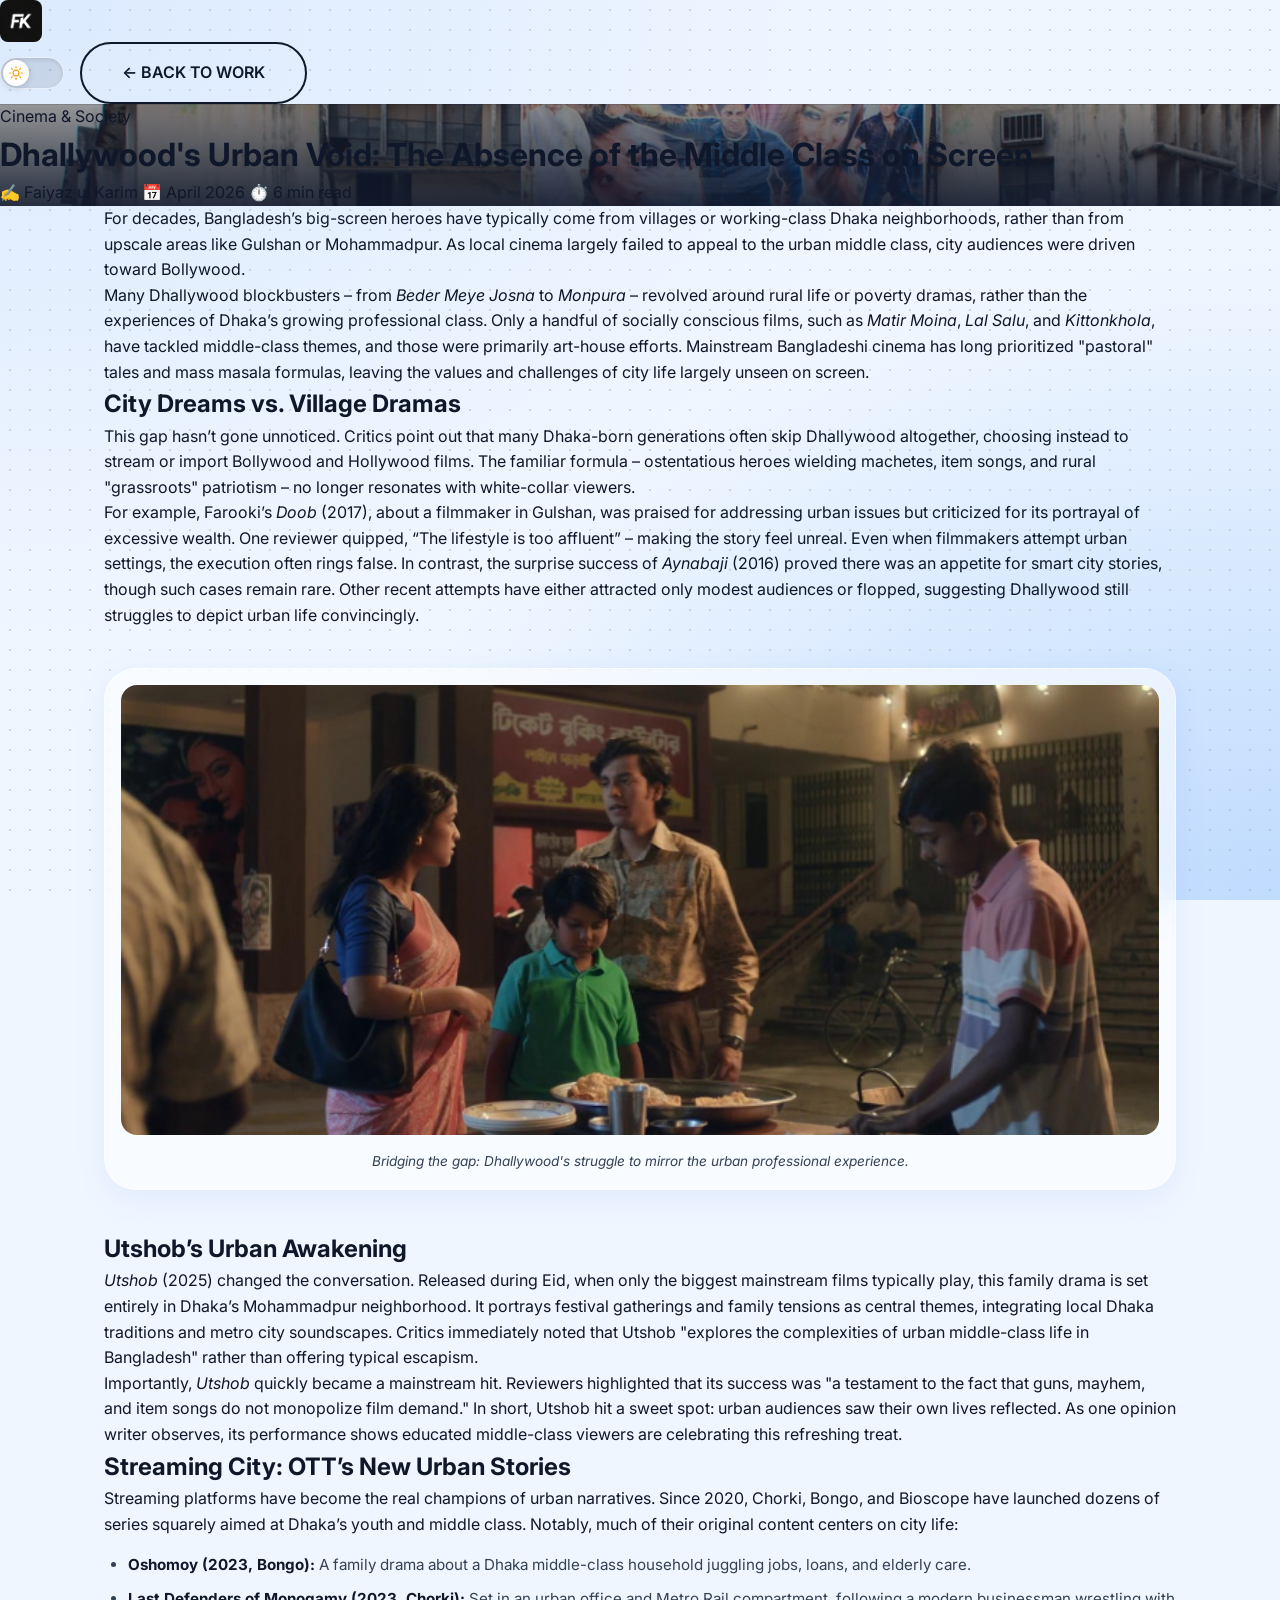
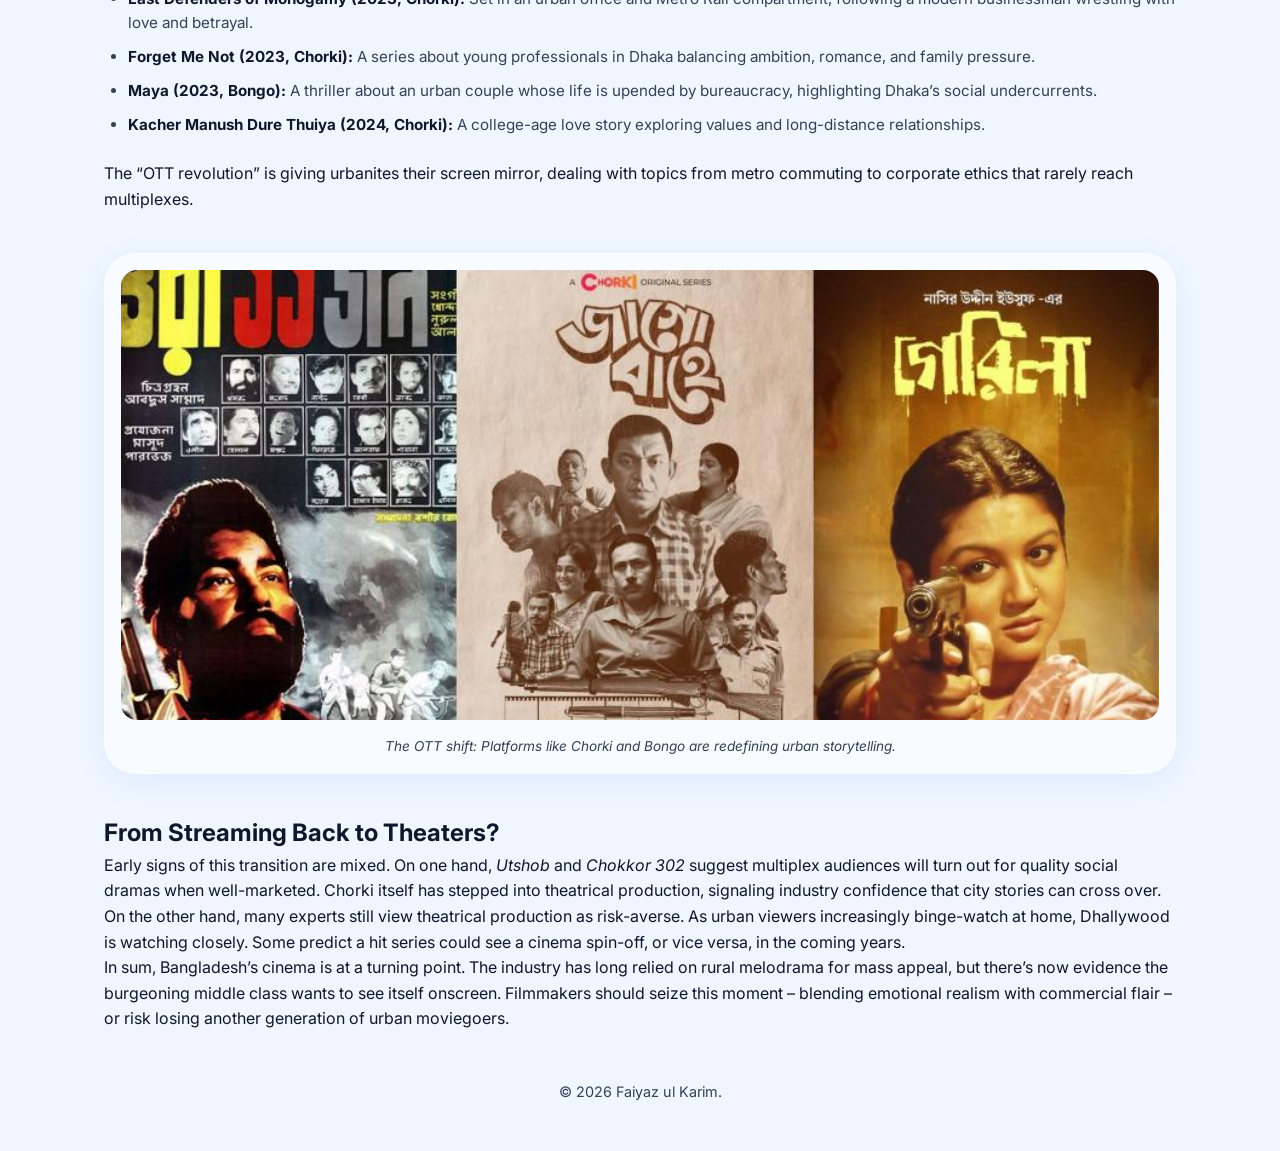
==== dhallywood-void.html @ 98c9a4a4 "Update dhallywood-void.html" ====
<!DOCTYPE html>
<html lang="en" data-theme="dark">
<head>
    <meta charset="UTF-8">
    <meta name="viewport" content="width=device-width, initial-scale=1.0">
    <title>Dhallywood's Urban Void | Faiyaz ul Karim</title>
    <link rel="icon" type="image/jpeg" href="fk-logo.jpg"> 
    <link href="https://fonts.googleapis.com/css2?family=Inter:wght@300;400;600;700&display=swap" rel="stylesheet">
    <link rel="stylesheet" href="style.css">
</head>
<body>
    <nav class="blog-nav">
        <div class="logo">
            <a href="index.html"><img src="fk-logo.jpg" alt="FK Logo" style="width: 42px; height: 42px; border-radius: 8px;"></a>
        </div>
        <div style="display: flex; gap: 1rem; align-items: center;">
            <button id="theme-toggle" class="theme-toggle" aria-label="Toggle Theme">
                <div class="toggle-track">
                    <div class="toggle-thumb">
                        <svg class="sun-icon" xmlns="http://www.w3.org/2000/svg" viewBox="0 0 24 24" fill="none" stroke="currentColor" stroke-width="2" stroke-linecap="round" stroke-linejoin="round"><circle cx="12" cy="12" r="5"></circle><line x1="12" y1="1" x2="12" y2="3"></line><line x1="12" y1="21" x2="12" y2="23"></line><line x1="4.22" y1="4.22" x2="5.64" y2="5.64"></line><line x1="18.36" y1="18.36" x2="19.78" y2="19.78"></line><line x1="1" y1="12" x2="3" y2="12"></line><line x1="21" y1="12" x2="23" y2="12"></line><line x1="4.22" y1="19.78" x2="5.64" y2="18.36"></line><line x1="18.36" y1="5.64" x2="19.78" y2="4.22"></line></svg>
                        <svg class="moon-icon" xmlns="http://www.w3.org/2000/svg" viewBox="0 0 24 24" fill="none" stroke="currentColor" stroke-width="2" stroke-linecap="round" stroke-linejoin="round"><path d="M21 12.79A9 9 0 1 1 11.21 3 7 7 0 0 0 21 12.79z"></path></svg>
                    </div>
                </div>
            </button>
            <a href="work.html" class="btn outline btn-back">← BACK TO WORK</a>
        </div>
    </nav>

    <header class="blog-hero" style="background: linear-gradient(rgba(0, 0, 0, 0.4), rgba(15, 23, 42, 0.9)), url('Screenshot 2026-04-29 115446.png'); background-size: cover; background-position: center;">
        <div class="blog-hero-content">
            <span class="blog-badge">Cinema & Society</span>
            <h1 class="blog-title">Dhallywood's Urban Void: The Absence of the Middle Class on Screen</h1>
            <div class="blog-meta">
                <span>✍️ Faiyaz ul Karim</span>
                <span>📅 April 2026</span>
                <span>⏱️ 6 min read</span>
            </div>
        </div>
    </header>

    <main class="blog-main">
        <div class="blog-intro blog-text">
            For decades, Bangladesh’s big-screen heroes have typically come from villages or working-class Dhaka neighborhoods, rather than from upscale areas like Gulshan or Mohammadpur. As local cinema largely failed to appeal to the urban middle class, city audiences were driven toward Bollywood.
        </div>

        <article class="blog-text">
            <p>Many Dhallywood blockbusters – from <i>Beder Meye Josna</i> to <i>Monpura</i> – revolved around rural life or poverty dramas, rather than the experiences of Dhaka’s growing professional class. Only a handful of socially conscious films, such as <i>Matir Moina</i>, <i>Lal Salu</i>, and <i>Kittonkhola</i>, have tackled middle-class themes, and those were primarily art-house efforts. Mainstream Bangladeshi cinema has long prioritized "pastoral" tales and mass masala formulas, leaving the values and challenges of city life largely unseen on screen.</p>

            <h2>City Dreams vs. Village Dramas</h2>
            <p>This gap hasn’t gone unnoticed. Critics point out that many Dhaka-born generations often skip Dhallywood altogether, choosing instead to stream or import Bollywood and Hollywood films. The familiar formula – ostentatious heroes wielding machetes, item songs, and rural "grassroots" patriotism – no longer resonates with white-collar viewers.</p>
            
            <p>For example, Farooki’s <i>Doob</i> (2017), about a filmmaker in Gulshan, was praised for addressing urban issues but criticized for its portrayal of excessive wealth. One reviewer quipped, “The lifestyle is too affluent” – making the story feel unreal. Even when filmmakers attempt urban settings, the execution often rings false. In contrast, the surprise success of <i>Aynabaji</i> (2016) proved there was an appetite for smart city stories, though such cases remain rare. Other recent attempts have either attracted only modest audiences or flopped, suggesting Dhallywood still struggles to depict urban life convincingly.</p>

            <div class="image-placeholder glass-bubble">
                <img src="ut1.jpg" alt="Dhaka City Cinema Landscape">
                <p class="caption">Bridging the gap: Dhallywood's struggle to mirror the urban professional experience.</p>
            </div>

            <h2>Utshob’s Urban Awakening</h2>
            <p><i>Utshob</i> (2025) changed the conversation. Released during Eid, when only the biggest mainstream films typically play, this family drama is set entirely in Dhaka’s Mohammadpur neighborhood. It portrays festival gatherings and family tensions as central themes, integrating local Dhaka traditions and metro city soundscapes. Critics immediately noted that Utshob "explores the complexities of urban middle-class life in Bangladesh" rather than offering typical escapism.</p>
            
            <p>Importantly, <i>Utshob</i> quickly became a mainstream hit. Reviewers highlighted that its success was "a testament to the fact that guns, mayhem, and item songs do not monopolize film demand." In short, Utshob hit a sweet spot: urban audiences saw their own lives reflected. As one opinion writer observes, its performance shows educated middle-class viewers are celebrating this refreshing treat.</p>

            <h2>Streaming City: OTT’s New Urban Stories</h2>
            <p>Streaming platforms have become the real champions of urban narratives. Since 2020, Chorki, Bongo, and Bioscope have launched dozens of series squarely aimed at Dhaka’s youth and middle class. Notably, much of their original content centers on city life:</p>
            
            <ul class="exp-details" style="margin-left: 1.5rem; margin-top: 1rem;">
                <li><strong>Oshomoy (2023, Bongo):</strong> A family drama about a Dhaka middle-class household juggling jobs, loans, and elderly care.</li>
                <li><strong>Last Defenders of Monogamy (2023, Chorki):</strong> Set in an urban office and Metro Rail compartment, following a modern businessman wrestling with love and betrayal.</li>
                <li><strong>Forget Me Not (2023, Chorki):</strong> A series about young professionals in Dhaka balancing ambition, romance, and family pressure.</li>
                <li><strong>Maya (2023, Bongo):</strong> A thriller about an urban couple whose life is upended by bureaucracy, highlighting Dhaka’s social undercurrents.</li>
                <li><strong>Kacher Manush Dure Thuiya (2024, Chorki):</strong> A college-age love story exploring values and long-distance relationships.</li>
            </ul>

            <p>The “OTT revolution” is giving urbanites their screen mirror, dealing with topics from metro commuting to corporate ethics that rarely reach multiplexes.</p>

            <div class="image-placeholder glass-bubble">
                <img src="vch.jpg" alt="Streaming Revolution in Bangladesh">
                <p class="caption">The OTT shift: Platforms like Chorki and Bongo are redefining urban storytelling.</p>
            </div>

            <h2>From Streaming Back to Theaters?</h2>
            <p>Early signs of this transition are mixed. On one hand, <i>Utshob</i> and <i>Chokkor 302</i> suggest multiplex audiences will turn out for quality social dramas when well-marketed. Chorki itself has stepped into theatrical production, signaling industry confidence that city stories can cross over.</p>
            
            <p>On the other hand, many experts still view theatrical production as risk-averse. As urban viewers increasingly binge-watch at home, Dhallywood is watching closely. Some predict a hit series could see a cinema spin-off, or vice versa, in the coming years.</p>

            <p>In sum, Bangladesh’s cinema is at a turning point. The industry has long relied on rural melodrama for mass appeal, but there’s now evidence the burgeoning middle class wants to see itself onscreen. Filmmakers should seize this moment – blending emotional realism with commercial flair – or risk losing another generation of urban moviegoers.</p>
        </article>
    </main>

    <footer>
        <p>&copy; 2026 Faiyaz ul Karim.</p>
    </footer>

    <script src="script.js"></script>
</body>
</html>
---- style.css ----
/* Blue-Coded Glassmorphism Variables */
:root {
    /* Light Mode: Icy Blue with soft gradients */
    --bg-gradient: radial-gradient(at 0% 0%, #dbeafe 0, transparent 50%), radial-gradient(at 100% 100%, #bfdbfe 0, transparent 50%);
    --bg-color: #eff6ff; 
    --text-color: #0f172a; 
    --text-secondary: #334155;
    --accent-color: #2563eb; /* Vibrant Royal Blue */
    
    /* Light Glass Effect Colors */
    --glass-bg: rgba(255, 255, 255, 0.55);
    --glass-border: rgba(255, 255, 255, 0.6);
    --glass-shadow: 0 8px 32px rgba(37, 99, 235, 0.08);

    /* --- NEW: Dynamic Component Backgrounds --- */
    --badge-bg: rgba(37, 99, 235, 0.1); /* Faint transparent blue for light mode */
}

[data-theme="dark"] {
    /* Dark Mode: Deep, solid true black */
    --bg-gradient: none; 
    --bg-color: #000000; 
    --text-color: #f8fafc;
    --text-secondary: #94a3b8;
    --accent-color: #60a5fa; /* Glowing Neon Blue */
    
    /* Dark Glass Effect Colors */
    --glass-bg: rgba(15, 23, 42, 0.45);
    --glass-border: rgba(96, 165, 250, 0.15); 
    --glass-shadow: 0 8px 32px rgba(0, 0, 0, 0.6);

    /* --- NEW: Dynamic Component Backgrounds --- */
    --badge-bg: rgba(15, 23, 42, 0.8); /* Dark slate for dark mode */
}

/* Global Reset & Typography */
* {
    margin: 0;
    padding: 0;
    box-sizing: border-box;
}

html {
    scroll-behavior: smooth;
}

body {
    font-family: '-apple-system', 'BlinkMacSystemFont', 'Inter', sans-serif;
    background-color: var(--bg-color);
    background-image: var(--bg-gradient);
    background-attachment: fixed;
    color: var(--text-color);
    line-height: 1.6;
    transition: background-color 0.4s ease, background-image 0.4s ease, color 0.4s ease;
    position: relative;
    z-index: 0;
}

/* --- THE TEXTURE OVERLAY (Subtle Dotted Grid) --- */
body::before {
    content: "";
    position: fixed;
    top: 0; 
    left: 0; 
    width: 100vw; 
    height: 100vh;
    background-image: radial-gradient(rgba(150, 150, 150, 0.4) 1px, transparent 1px);
    background-size: 20px 20px; 
    opacity: 0.8; 
    z-index: -1;
    pointer-events: none; 
}

/* --- THE iOS BUBBLE EFFECT (Glassmorphism) --- */
.glass-bubble {
    background: var(--glass-bg);
    backdrop-filter: blur(20px);
    -webkit-backdrop-filter: blur(20px);
    border: 1px solid var(--glass-border);
    border-radius: 32px; 
    box-shadow: var(--glass-shadow);
    padding: 2.5rem;
    transition: transform 0.4s cubic-bezier(0.34, 1.56, 0.64, 1), box-shadow 0.4s ease, border-color 0.4s ease;
}

.glass-bubble:hover {
    transform: translateY(-8px) scale(1.02);
    box-shadow: 0 15px 40px rgba(37, 99, 235, 0.15);
    border-color: var(--accent-color);
}

/* Navigation */
.glass-nav {
    position: fixed;
    top: 1rem;
    left: 5%;
    right: 5%;
    display: flex;
    justify-content: space-between;
    align-items: center;
    padding: 1rem 2rem;
    background: var(--glass-bg);
    backdrop-filter: blur(20px);
    -webkit-backdrop-filter: blur(20px);
    border: 1px solid var(--glass-border);
    border-radius: 100px; 
    z-index: 1000;
    box-shadow: var(--glass-shadow);
}

.logo {
    font-size: 1.5rem;
    font-weight: 700;
    color: var(--accent-color);
}

.nav-links {
    display: flex;
    list-style: none;
    gap: 2rem;
}

.nav-links a {
    text-decoration: none;
    color: var(--text-color);
    font-weight: 600;
    font-size: 0.95rem;
    display: inline-block; 
    transition: color 0.3s ease, transform 0.3s cubic-bezier(0.34, 1.56, 0.64, 1), text-shadow 0.3s ease;
}

.nav-links a:hover {
    color: var(--accent-color);
    transform: scale(1.15); 
    text-shadow: 0 0 12px var(--accent-color); 
}

/* --- NEW ANIMATED THEME TOGGLE --- */
.theme-toggle {
    background: transparent;
    border: none;
    cursor: pointer;
    padding: 0;
    display: flex;
    align-items: center;
    justify-content: center;
    outline: none;
    transition: transform 0.3s cubic-bezier(0.34, 1.56, 0.64, 1);
}

.theme-toggle:hover {
    transform: scale(1.05); /* Gentle scale instead of the old tilt */
}

/* The outer pill shape */
.toggle-track {
    width: 64px;
    height: 32px;
    background: rgba(15, 23, 42, 0.1);
    border: 1px solid var(--glass-border);
    border-radius: 30px;
    position: relative;
    box-shadow: inset 0 2px 4px rgba(0,0,0,0.1);
    transition: background 0.3s ease, border-color 0.3s ease;
}

[data-theme="dark"] .toggle-track {
    background: rgba(255, 255, 255, 0.05);
    border-color: rgba(96, 165, 250, 0.3);
    box-shadow: inset 0 2px 6px rgba(0,0,0,0.4);
}

/* The sliding circle inside */
.toggle-thumb {
    position: absolute;
    top: 2px;
    left: 2px;
    width: 26px;
    height: 26px;
    background: #ffffff;
    border-radius: 50%;
    display: flex;
    align-items: center;
    justify-content: center;
    /* This creates the smooth sliding motion! */
    transition: transform 0.4s cubic-bezier(0.34, 1.56, 0.64, 1), background 0.3s ease;
    box-shadow: 0 2px 6px rgba(0,0,0,0.15);
}

/* Slide it to the right in Dark Mode */
[data-theme="dark"] .toggle-thumb {
    transform: translateX(32px); 
    background: #0f172a; 
    box-shadow: 0 2px 8px rgba(0,0,0,0.5);
}

/* Icon base styles */
.sun-icon, .moon-icon {
    width: 14px;
    height: 14px;
    position: absolute;
    transition: opacity 0.3s ease, transform 0.5s cubic-bezier(0.34, 1.56, 0.64, 1);
}

/* Sun active state (Light Mode) */
.sun-icon {
    color: #f59e0b; /* Warm amber color */
    opacity: 1;
    transform: rotate(0deg);
}

/* Sun hidden state (Dark Mode) */
[data-theme="dark"] .sun-icon {
    opacity: 0;
    transform: rotate(-90deg); /* Spins out as it fades */
}

/* Moon hidden state (Light Mode) */
.moon-icon {
    color: #60a5fa; /* Glowing neon blue */
    opacity: 0;
    transform: rotate(90deg); /* Spins out as it fades */
}

/* Moon active state (Dark Mode) */
[data-theme="dark"] .moon-icon {
    opacity: 1;
    transform: rotate(0deg);
}

/* Layout & Sections */
main {
    padding: 0 5%;
    max-width: 1200px;
    margin: 0 auto;
}

.section {
    padding: 7rem 0 3rem 0;
    min-height: auto;
    display: flex;
    flex-direction: column;
    justify-content: center;
}

.section-title {
    font-size: 2rem;
    margin-bottom: 2rem;
    color: var(--text-color);
    font-weight: 700;
    letter-spacing: -0.05em;
}

.glass-bubble-title {
    display: inline-block;
    padding: 0.5rem 1.5rem;
    background: var(--glass-bg);
    backdrop-filter: blur(20px);
    -webkit-backdrop-filter: blur(20px);
    border: 1px solid var(--glass-border);
    border-radius: 100px;
    box-shadow: var(--glass-shadow);
}

/* Hero Section */
.hero {
    min-height: 100vh;
}

.hero-content {
    display: flex;
    align-items: center;
    gap: 3rem;
    margin-top: 4rem;
}

.profile-img-container {
    flex-shrink: 0;
    width: 320px;
    height: 480px; 
    padding: 1rem;
    border-radius: 32px !important; 
    display: flex;
    justify-content: center;
    align-items: center;
}

.profile-img {
    width: 100%;
    height: 100%;
    object-fit: cover;
    border-radius: 20px; 
}

.hero-text {
    flex-grow: 1;
}

.hero h1 {
    font-size: 3.5rem;
    margin-bottom: 0.5rem;
    letter-spacing: -0.05em;
}

.highlight {
    color: var(--accent-color);
    text-shadow: 0 0 20px rgba(96, 165, 250, 0.4); 
}

.hero h2 {
    font-size: 1.8rem;
    color: var(--text-secondary);
    font-weight: 400;
    margin-bottom: 1.5rem;
    letter-spacing: -0.02em;
}

.hero p {
    font-size: 1.2rem;
    color: var(--text-secondary);
    max-width: 600px;
    margin-bottom: 2rem;
}

/* Buttons */
.btn {
    display: inline-block;
    padding: 1rem 2.5rem;
    background-color: var(--accent-color);
    color: #ffffff;
    text-decoration: none;
    border-radius: 100px; 
    font-weight: 600;
    transition: transform 0.3s cubic-bezier(0.34, 1.56, 0.64, 1), background-color 0.2s, box-shadow 0.2s;
    border: none;
    box-shadow: 0 4px 15px rgba(37, 99, 235, 0.4); 
}

.btn:hover {
    transform: scale(1.08);
    background-color: #1d4ed8;
    box-shadow: 0 8px 25px rgba(37, 99, 235, 0.6);
}

.btn.outline {
    background-color: transparent;
    color: var(--text-color);
    border: 2px solid var(--text-color);
    box-shadow: none;
}

.btn.outline:hover {
    border-color: var(--accent-color);
    color: var(--accent-color);
    background: transparent;
    box-shadow: 0 0 15px rgba(37, 99, 235, 0.2);
}

.content-box p {
    font-size: 1.15rem;
    color: var(--text-secondary);
    max-width: 800px;
}

/* --- EXPERIENCE CARDS & PHOTO GALLERY --- */
.section-subtitle {
    font-size: 0.85rem;
    font-weight: 700;
    letter-spacing: 2px;
    color: var(--text-secondary);
    text-transform: uppercase;
    margin-bottom: 0.5rem;
    display: flex;
    align-items: center;
    gap: 10px;
}

.section-subtitle::before {
    content: "";
    display: block;
    width: 30px;
    height: 2px;
    background-color: var(--accent-color);
}

.main-heading {
    font-size: 3.5rem;
    font-weight: 800;
    text-transform: uppercase;
    margin-bottom: 3rem;
    line-height: 1.1;
    letter-spacing: -1px;
    color: var(--text-color);
}

.exp-grid {
    display: grid;
    grid-template-columns: repeat(auto-fit, minmax(350px, 1fr));
    gap: 2.5rem;
}

.exp-card {
    display: flex;
    flex-direction: column;
    padding: 0; 
    overflow: hidden;
}

.exp-img-wrapper {
    position: relative;
    height: 240px;
    width: 100%;
}

.exp-img-wrapper img {
    width: 100%;
    height: 100%;
    object-fit: cover;
}

/* Clean fade, no blur */
.exp-img-gradient {
    position: absolute;
    bottom: 0;
    left: 0;
    width: 100%;
    height: 80px; 
    background: linear-gradient(to bottom, transparent 0%, var(--glass-bg) 100%);
}

.exp-content {
    padding: 0 2rem 2.5rem 2rem;
    flex-grow: 1;
    display: flex;
    flex-direction: column;
    position: relative;
}

/* Aligns everything to the top of the row to control exactly where things sit */
.exp-header {
    position: relative; /* This acts as the anchor for the badge */
    display: flex;
    align-items: flex-start; 
    width: 100%;
    margin-top: -37.5px; 
    z-index: 2;
    margin-bottom: 1.5rem;
    gap: 1.2rem;
}

.exp-logo {
    width: 75px;
    height: 75px;
    background-color: #ffffff; 
    border-radius: 16px;
    padding: 8px;
    box-shadow: 0 8px 16px rgba(0,0,0,0.15);
    flex-shrink: 0;
}

.exp-logo img {
    width: 100%;
    height: 100%;
    object-fit: contain;
}

/* Pushes the text completely DOWN and OFF the image */
.exp-header-info {
    display: flex;
    flex-direction: column;
    justify-content: center;
    gap: 4px;
    margin-top: 45px; /* 45px pushes it safely below the 37.5px image line */
    padding-right: 130px; /* Prevents text from overlapping the absolute badge */
}

.exp-header-info .company {
    font-weight: 700;
    font-size: 1.15rem;
    color: var(--accent-color);
    text-transform: uppercase;
    letter-spacing: 1px;
    line-height: 1.1;
}

.exp-header-info .date {
    font-size: 0.9rem;
    color: var(--text-secondary);
}

/* Smaller badge, pinned perfectly to the top right */
.exp-badge {
    position: absolute; 
    right: 0;           
    top: 45px;             
    margin: 0;          
    padding: 0.25rem 0.75rem; 
    border: 1px solid rgba(59, 130, 246, 0.5); 
    color: var(--accent-color);
    border-radius: 100px;
    font-size: 0.65rem; 
    font-weight: 700;
    text-transform: uppercase;
    letter-spacing: 1px;
    background: var(--badge-bg); /* This now swaps automatically based on the theme! */
    white-space: nowrap; 
}

.exp-title {
    font-size: 1.3rem;
    font-weight: 700;
    margin-bottom: 1rem;
    color: var(--text-color);
}

.exp-details {
    list-style-position: outside;
    margin-left: 1.2rem;
    margin-bottom: 1.5rem;
    color: var(--text-secondary);
    font-size: 0.95rem;
    flex-grow: 1;
}

.exp-details li { margin-bottom: 0.6rem; }
.exp-details li strong { color: var(--text-color); }

.btn-photos {
    background: transparent;
    border: 1px solid var(--glass-border);
    color: var(--text-color);
    padding: 0.7rem;
    border-radius: 12px;
    font-weight: 600;
    font-size: 0.9rem;
    cursor: pointer;
    transition: all 0.3s ease;
    text-align: center;
    width: 100%;
    background-color: rgba(255,255,255,0.05);
}

.btn-photos:hover {
    background-color: var(--accent-color);
    color: #fff;
    border-color: var(--accent-color);
    transform: translateY(-2px);
}

/* --- LIGHTBOX MODAL STYLES --- */
.modal {
    display: none; 
    position: fixed;
    z-index: 9999;
    left: 0;
    top: 0;
    width: 100%;
    height: 100%;
    background-color: rgba(0, 0, 0, 0.9);
    backdrop-filter: blur(10px);
    justify-content: center;
    align-items: center;
    flex-direction: column;
}

.modal-content {
    position: relative;
    max-width: 90vw;
    max-height: 80vh;
    display: flex;
    flex-direction: column;
    align-items: center;
}

#modal-image {
    max-width: 100%;
    max-height: 70vh;
    border-radius: 16px;
    box-shadow: 0 10px 40px rgba(0,0,0,0.5);
    margin-bottom: 1.5rem;
    border: 1px solid rgba(255,255,255,0.1);
}

.modal-controls {
    display: flex;
    gap: 1rem;
}

.modal-btn {
    background: rgba(255, 255, 255, 0.1);
    color: white;
    border: 1px solid rgba(255,255,255,0.2);
    padding: 0.8rem 1.5rem;
    border-radius: 100px;
    cursor: pointer;
    font-size: 1rem;
    transition: background 0.3s;
}

.modal-btn:hover { background: rgba(255, 255, 255, 0.3); }

.modal-close {
    position: absolute;
    top: 30px;
    right: 40px;
    color: white;
    font-size: 40px;
    font-weight: bold;
    cursor: pointer;
    transition: 0.3s;
}

.modal-close:hover { color: var(--accent-color); }


/* --- SKILLS ICONS STYLING --- */
.skills-grid {
    display: grid;
    grid-template-columns: repeat(auto-fit, minmax(300px, 1fr));
    gap: 2rem;
}

.skill-card {
    display: flex; 
    align-items: center;
    justify-content: flex-start; 
    gap: 1.5rem; 
    font-weight: 600;
    font-size: 1.15rem;
    padding: 1.5rem 2rem;
    border-radius: 24px;
    text-align: left; 
}

.skill-icon {
    width: 45px;
    height: 45px;
    object-fit: contain;
    filter: drop-shadow(0 4px 6px rgba(0, 0, 0, 0.15)); 
    transition: transform 0.3s ease;
}

.skill-card:hover .skill-icon {
    transform: scale(1.1) translateY(-3px);
}

.text-center { text-align: center; }

footer {
    text-align: center;
    padding: 3rem;
    color: var(--text-secondary);
    font-size: 0.9rem;
}

@media (max-width: 900px) {
    .hero-content { flex-direction: column; text-align: center; }
    .hero-content .btn { margin: 0 auto; }
    .profile-img-container { width: 250px; height: 350px; }
    .hero h1 { font-size: 2.5rem; }
    .hero h2 { font-size: 1.5rem; }
    .nav-links { display: none; }
    .glass-nav { border-radius: 20px; }
    .main-heading { font-size: 2.5rem; }
    
    /* Make the header stack neatly on smaller mobile screens */
    .exp-header { flex-wrap: wrap; }
    .exp-header-info { padding-right: 0; }
    .exp-badge { margin-left: 0; margin-top: 10px; }
    /* Mobile adjustments */
    .exp-header { flex-wrap: wrap; }
    .exp-badge { 
        position: relative; /* Resets positioning for mobile */
        top: auto; 
        right: auto; 
        margin-top: 10px; 
    }
}
/* --- FIX: Force the nav logo to stay small --- */
.logo {
    display: flex;
    align-items: center;
    padding: 0;
    margin: 0;
}

.logo img, .logo a img {
    width: 42px !important;
    height: 42px !important;
    object-fit: cover !important;
    border-radius: 8px;
    display: block;
    transition: transform 0.3s ease, box-shadow 0.3s ease;
}

.logo img:hover, .logo a img:hover {
    transform: scale(1.1) rotate(-5deg);
    box-shadow: 0 4px 12px rgba(96, 165, 250, 0.4);
}
/* --- PROJECTS SECTION IMPROVEMENT --- */
#projects .exp-content p {
    font-size: 0.95rem;
    color: var(--text-secondary);
    margin-bottom: 0.5rem;
}

#projects .exp-title {
    margin-bottom: 1rem;
}

#projects strong {
    color: var(--text-color);
}
#projects .exp-card {
    min-height: 300px;
}

/* Tighter grid spacing */
.exp-grid {
    gap: 1.5rem; /* Reduced from 2.5rem */
}

/* Reduce bubble padding */
.glass-bubble {
    padding: 1.5rem; /* Reduced from 2.5rem */
}

/* Adjust project-specific content spacing */
.exp-content {
    padding: 0 1rem 1.5rem 1rem; /* Reduced inner padding */
}

/* Smaller Deliverables Section */
.deliverables-container {
    margin-top: 1rem;
    padding-top: 1rem;
    border-top: 1px solid var(--glass-border);
}

.deliverable-buttons {
    display: flex; 
    gap: 0.75rem; 
    flex-wrap: wrap;
    margin-top: 0.5rem;
}

/* Compact button style for cards */
.btn-sm {
    padding: 0.5rem 1rem !important;
    font-size: 0.85rem !important;
}
/* Placeholder Image Styling */
.image-placeholder {
    margin: 2.5rem 0;
    padding: 1rem;
    text-align: center;
}

.image-placeholder img {
    width: 100%;
    border-radius: 16px;
    height: auto;
    max-height: 450px;
    object-fit: cover;
    display: block;
    margin-bottom: 1rem;
    background: #1e293b; /* Fallback color */
}

.image-placeholder .caption {
    font-size: 0.85rem;
    color: var(--text-secondary);
    font-style: italic;
    margin-bottom: 0;
}

.blog-text article h2 {
    font-size: 1.8rem;
    font-weight: 700;
    margin-top: 3rem;
    margin-bottom: 1rem;
    color: var(--text-color);
}
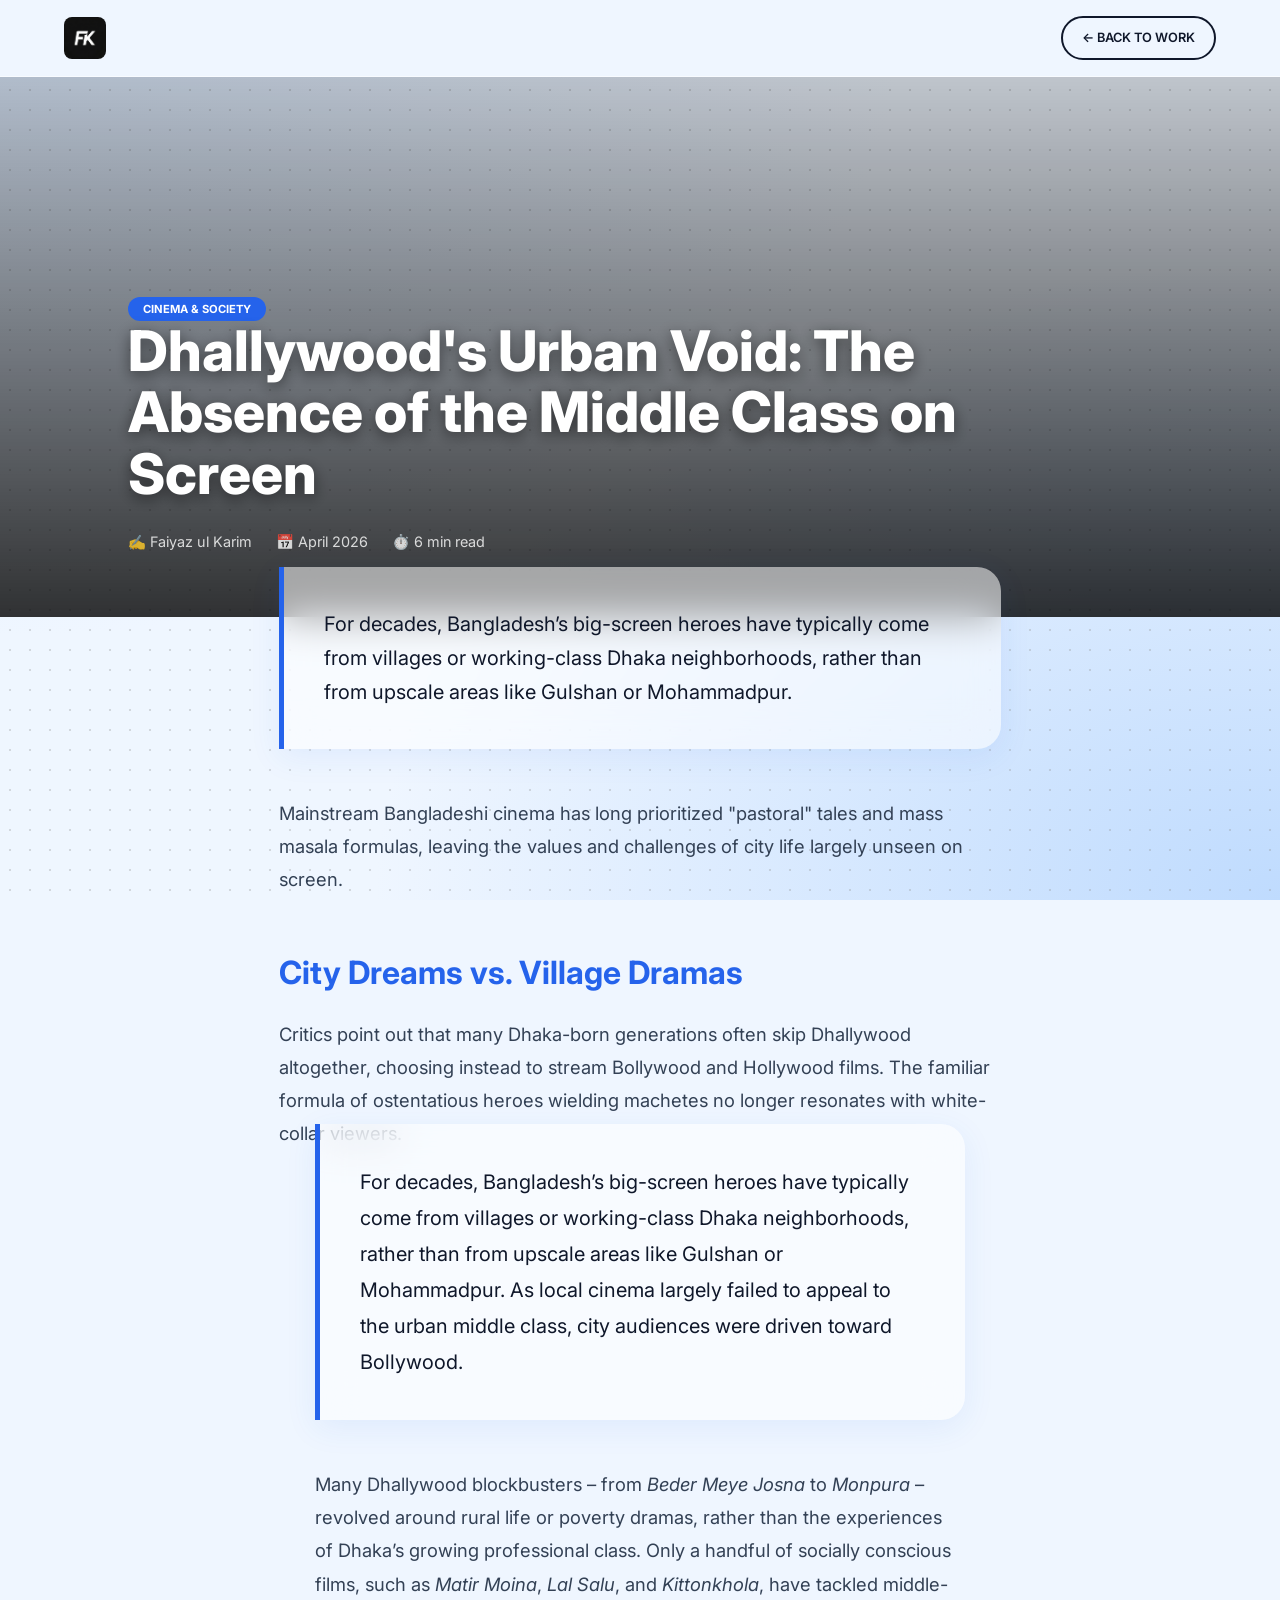
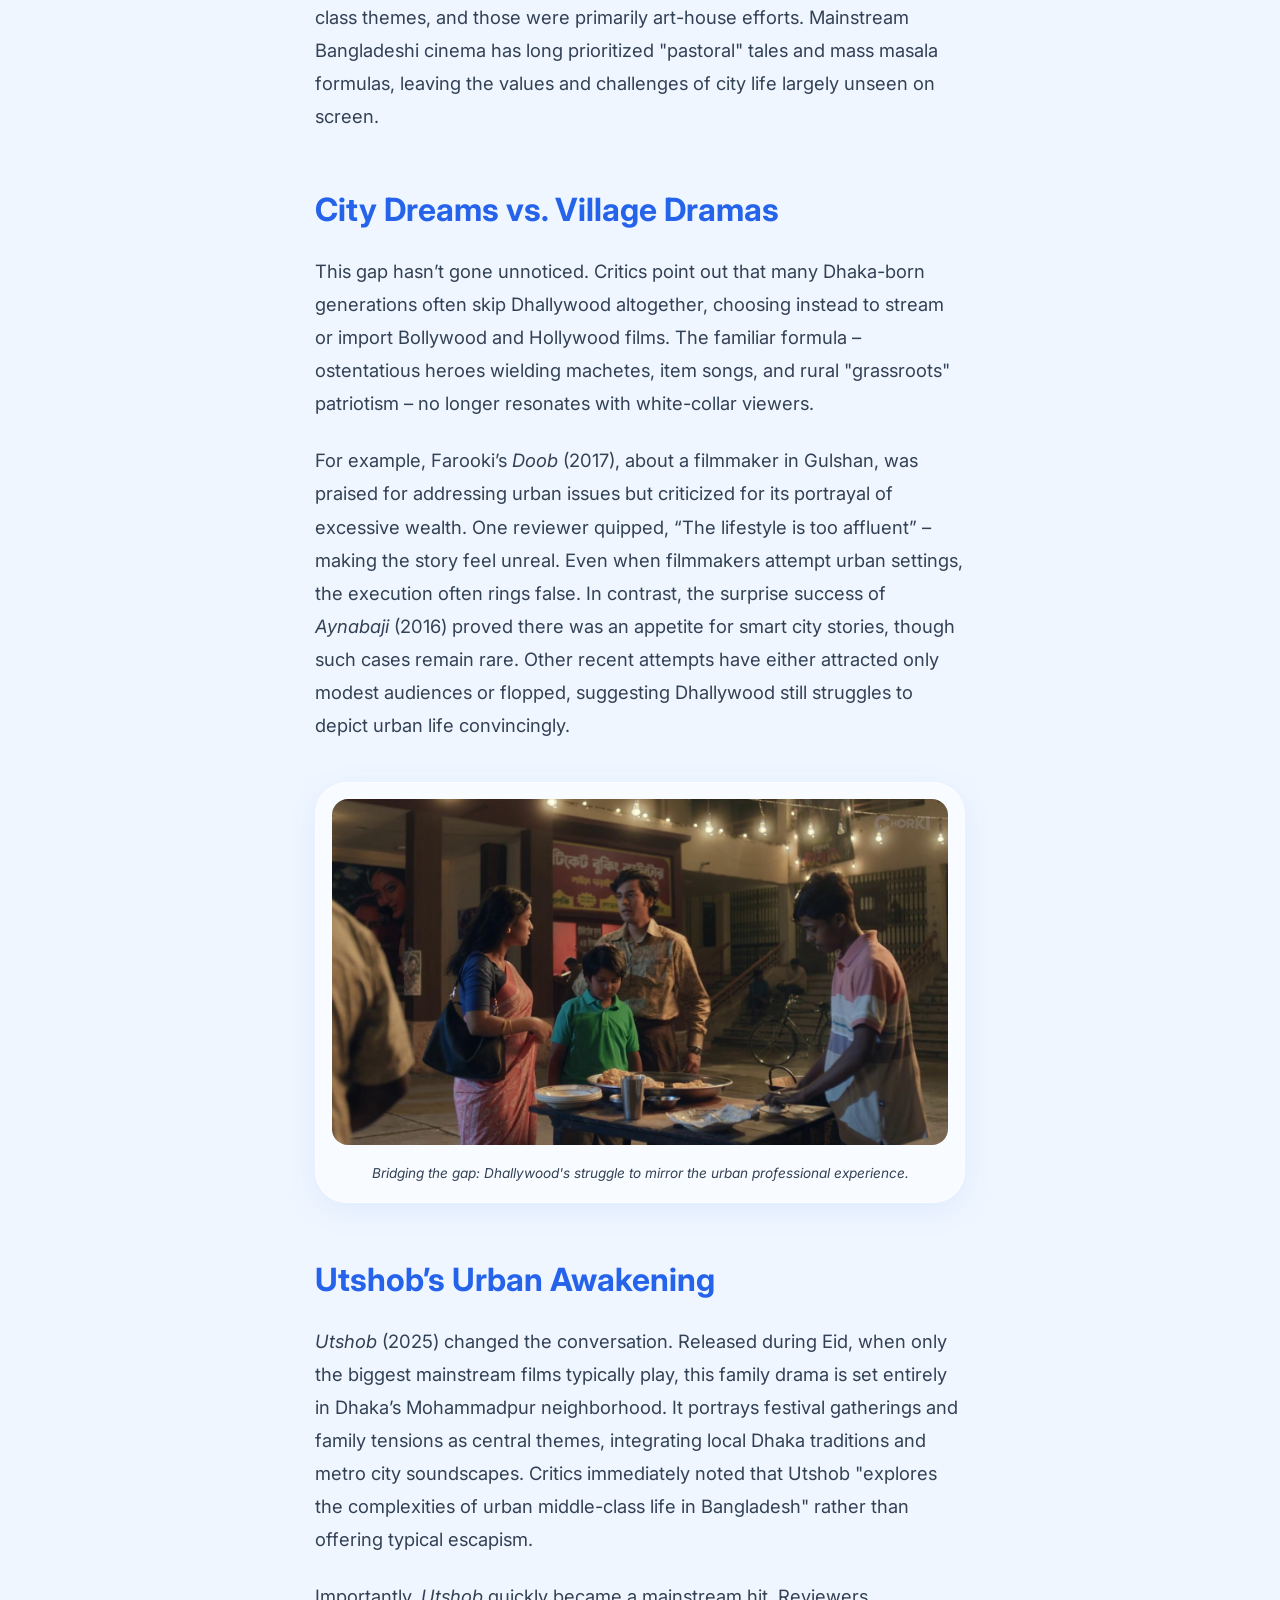
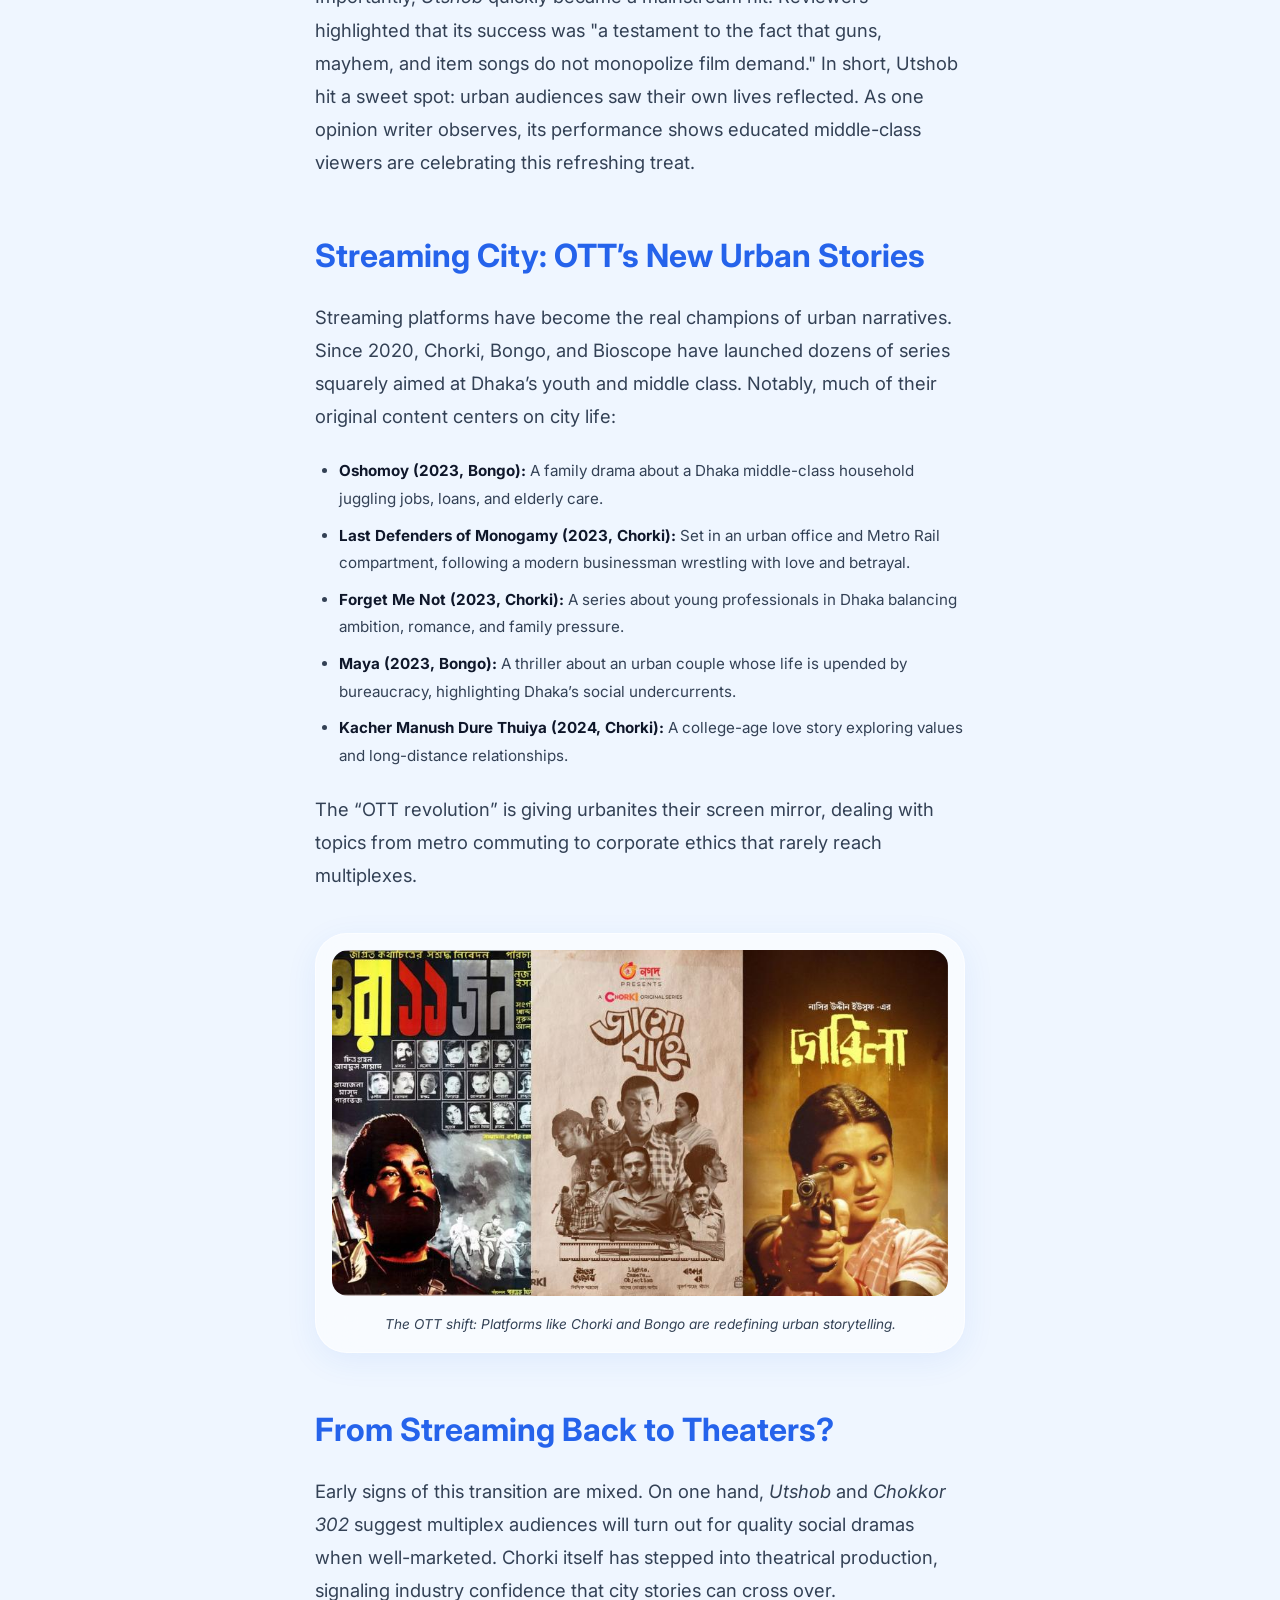
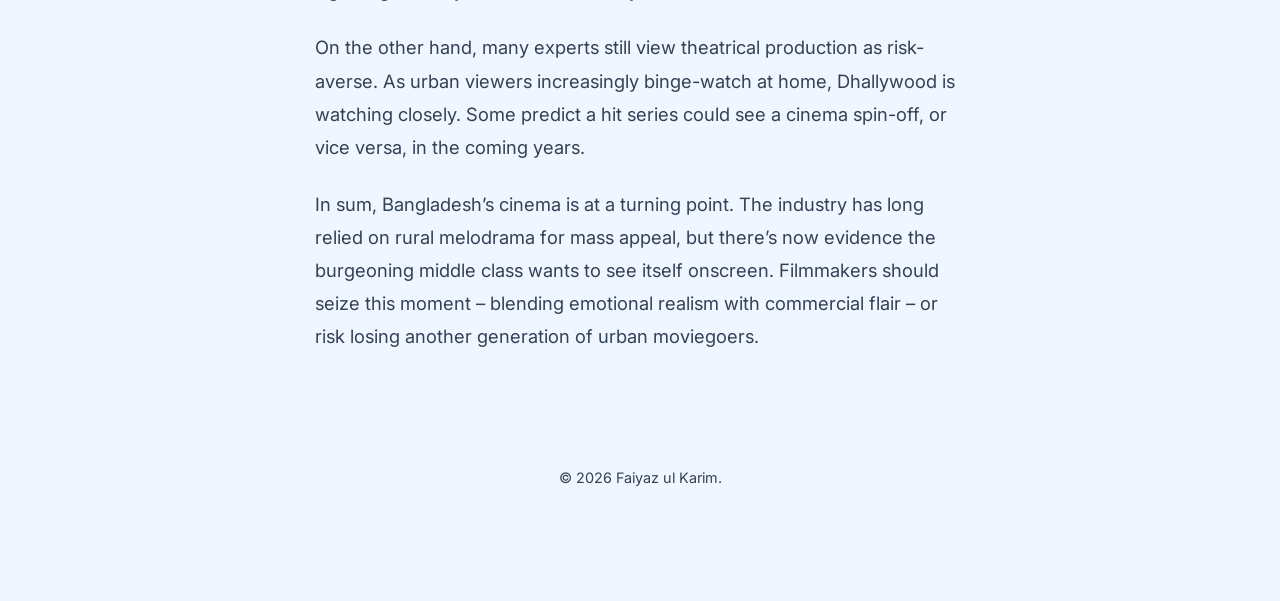
==== commit 44a427b0: "Update dhallywood-void.html" ====
--- a/dhallywood-void.html
+++ b/dhallywood-void.html
@@ -9,26 +9,20 @@
     <link rel="stylesheet" href="style.css">
 </head>
 <body>
-    <nav class="blog-nav">
+  <nav class="blog-nav">
         <div class="logo">
-            <a href="index.html"><img src="fk-logo.jpg" alt="FK Logo" style="width: 42px; height: 42px; border-radius: 8px;"></a>
+            <a href="index.html"><img src="fk-logo.jpg" alt="FK Logo" style="width: 42px; border-radius: 8px;"></a>
         </div>
         <div style="display: flex; gap: 1rem; align-items: center;">
-            <button id="theme-toggle" class="theme-toggle" aria-label="Toggle Theme">
-                <div class="toggle-track">
-                    <div class="toggle-thumb">
-                        <svg class="sun-icon" xmlns="http://www.w3.org/2000/svg" viewBox="0 0 24 24" fill="none" stroke="currentColor" stroke-width="2" stroke-linecap="round" stroke-linejoin="round"><circle cx="12" cy="12" r="5"></circle><line x1="12" y1="1" x2="12" y2="3"></line><line x1="12" y1="21" x2="12" y2="23"></line><line x1="4.22" y1="4.22" x2="5.64" y2="5.64"></line><line x1="18.36" y1="18.36" x2="19.78" y2="19.78"></line><line x1="1" y1="12" x2="3" y2="12"></line><line x1="21" y1="12" x2="23" y2="12"></line><line x1="4.22" y1="19.78" x2="5.64" y2="18.36"></line><line x1="18.36" y1="5.64" x2="19.78" y2="4.22"></line></svg>
-                        <svg class="moon-icon" xmlns="http://www.w3.org/2000/svg" viewBox="0 0 24 24" fill="none" stroke="currentColor" stroke-width="2" stroke-linecap="round" stroke-linejoin="round"><path d="M21 12.79A9 9 0 1 1 11.21 3 7 7 0 0 0 21 12.79z"></path></svg>
-                    </div>
-                </div>
-            </button>
-            <a href="work.html" class="btn outline btn-back">← BACK TO WORK</a>
+            <button id="theme-toggle" class="theme-toggle">
+                </button>
+            <a href="work.html" class="btn outline" style="padding: 0.6rem 1.2rem; font-size: 0.8rem;">← BACK TO WORK</a>
         </div>
     </nav>
 
-    <header class="blog-hero" style="background: linear-gradient(rgba(0, 0, 0, 0.4), rgba(15, 23, 42, 0.9)), url('Screenshot 2026-04-29 115446.png'); background-size: cover; background-position: center;">
+    <header class="blog-hero" style="background: linear-gradient(rgba(0,0,0,0.2), rgba(0,0,0,0.8)), url('dhaka-cinema-bg.jpg'); background-size: cover; background-position: center;">
         <div class="blog-hero-content">
-            <span class="blog-badge">Cinema & Society</span>
+            <span class="blog-badge" style="background: var(--accent-color); padding: 5px 15px; border-radius: 20px; font-size: 0.7rem; color: #fff; font-weight: 700; text-transform: uppercase;">Cinema & Society</span>
             <h1 class="blog-title">Dhallywood's Urban Void: The Absence of the Middle Class on Screen</h1>
             <div class="blog-meta">
                 <span>✍️ Faiyaz ul Karim</span>
@@ -37,6 +31,19 @@
             </div>
         </div>
     </header>
+
+    <main class="blog-main">
+        <div class="blog-intro">
+            For decades, Bangladesh’s big-screen heroes have typically come from villages or working-class Dhaka neighborhoods, rather than from upscale areas like Gulshan or Mohammadpur.
+        </div>
+
+        <article class="blog-text">
+            <p>Mainstream Bangladeshi cinema has long prioritized "pastoral" tales and mass masala formulas, leaving the values and challenges of city life largely unseen on screen.</p>
+            
+            <h2>City Dreams vs. Village Dramas</h2>
+            <p>Critics point out that many Dhaka-born generations often skip Dhallywood altogether, choosing instead to stream Bollywood and Hollywood films. The familiar formula of ostentatious heroes wielding machetes no longer resonates with white-collar viewers.</p>
+
+            </article>
 
     <main class="blog-main">
         <div class="blog-intro blog-text">
--- a/style.css
+++ b/style.css
@@ -781,3 +781,97 @@
     margin-bottom: 1rem;
     color: var(--text-color);
 }
+/* =========================================
+   FIXED BLOG/ARTICLE PAGE STYLES
+   ========================================= */
+
+/* Ensure the nav doesn't overlap the content */
+.blog-nav {
+    position: sticky;
+    top: 0;
+    display: flex;
+    justify-content: space-between;
+    align-items: center;
+    padding: 1rem 5%;
+    background: var(--bg-color); /* Matches theme */
+    z-index: 1000;
+    border-bottom: 1px solid var(--glass-border);
+}
+
+/* Cinematic Hero Header */
+.blog-hero {
+    position: relative;
+    width: 100%;
+    min-height: 60vh;
+    display: flex;
+    align-items: flex-end;
+    padding: 4rem 10%;
+    overflow: hidden;
+}
+
+.blog-hero-content {
+    max-width: 900px;
+    z-index: 2;
+}
+
+.blog-title {
+    font-size: clamp(2rem, 5vw, 3.5rem); /* Responsive text */
+    font-weight: 800;
+    color: #ffffff;
+    line-height: 1.1;
+    margin-bottom: 1.5rem;
+    text-shadow: 0 4px 15px rgba(0,0,0,0.5);
+}
+
+.blog-meta {
+    display: flex;
+    gap: 1.5rem;
+    color: rgba(255,255,255,0.8);
+    font-size: 0.9rem;
+}
+
+/* The Reading Container - This is the most important fix */
+.blog-main {
+    max-width: 850px; /* Limits width for readability */
+    margin: -50px auto 4rem auto; /* Pulls intro up onto the image slightly */
+    padding: 0 5%;
+    position: relative;
+    z-index: 10;
+}
+
+/* Styled Intro Block */
+.blog-intro {
+    border-left: 5px solid var(--accent-color);
+    background: var(--glass-bg);
+    backdrop-filter: blur(20px);
+    padding: 2.5rem;
+    border-radius: 0 24px 24px 0;
+    font-size: 1.25rem;
+    line-height: 1.7;
+    margin-bottom: 3rem;
+    box-shadow: var(--glass-shadow);
+}
+
+/* Article Body Typography */
+.blog-text {
+    color: var(--text-color);
+    line-height: 1.8;
+}
+
+.blog-text h2 {
+    font-size: 2rem;
+    margin: 3rem 0 1rem 0;
+    color: var(--accent-color);
+}
+
+.blog-text p {
+    font-size: 1.15rem;
+    margin-bottom: 1.5rem;
+    color: var(--text-secondary);
+}
+
+/* Responsive fixes */
+@media (max-width: 768px) {
+    .blog-hero { min-height: 40vh; padding: 2rem 5%; }
+    .blog-intro { padding: 1.5rem; font-size: 1.1rem; }
+}
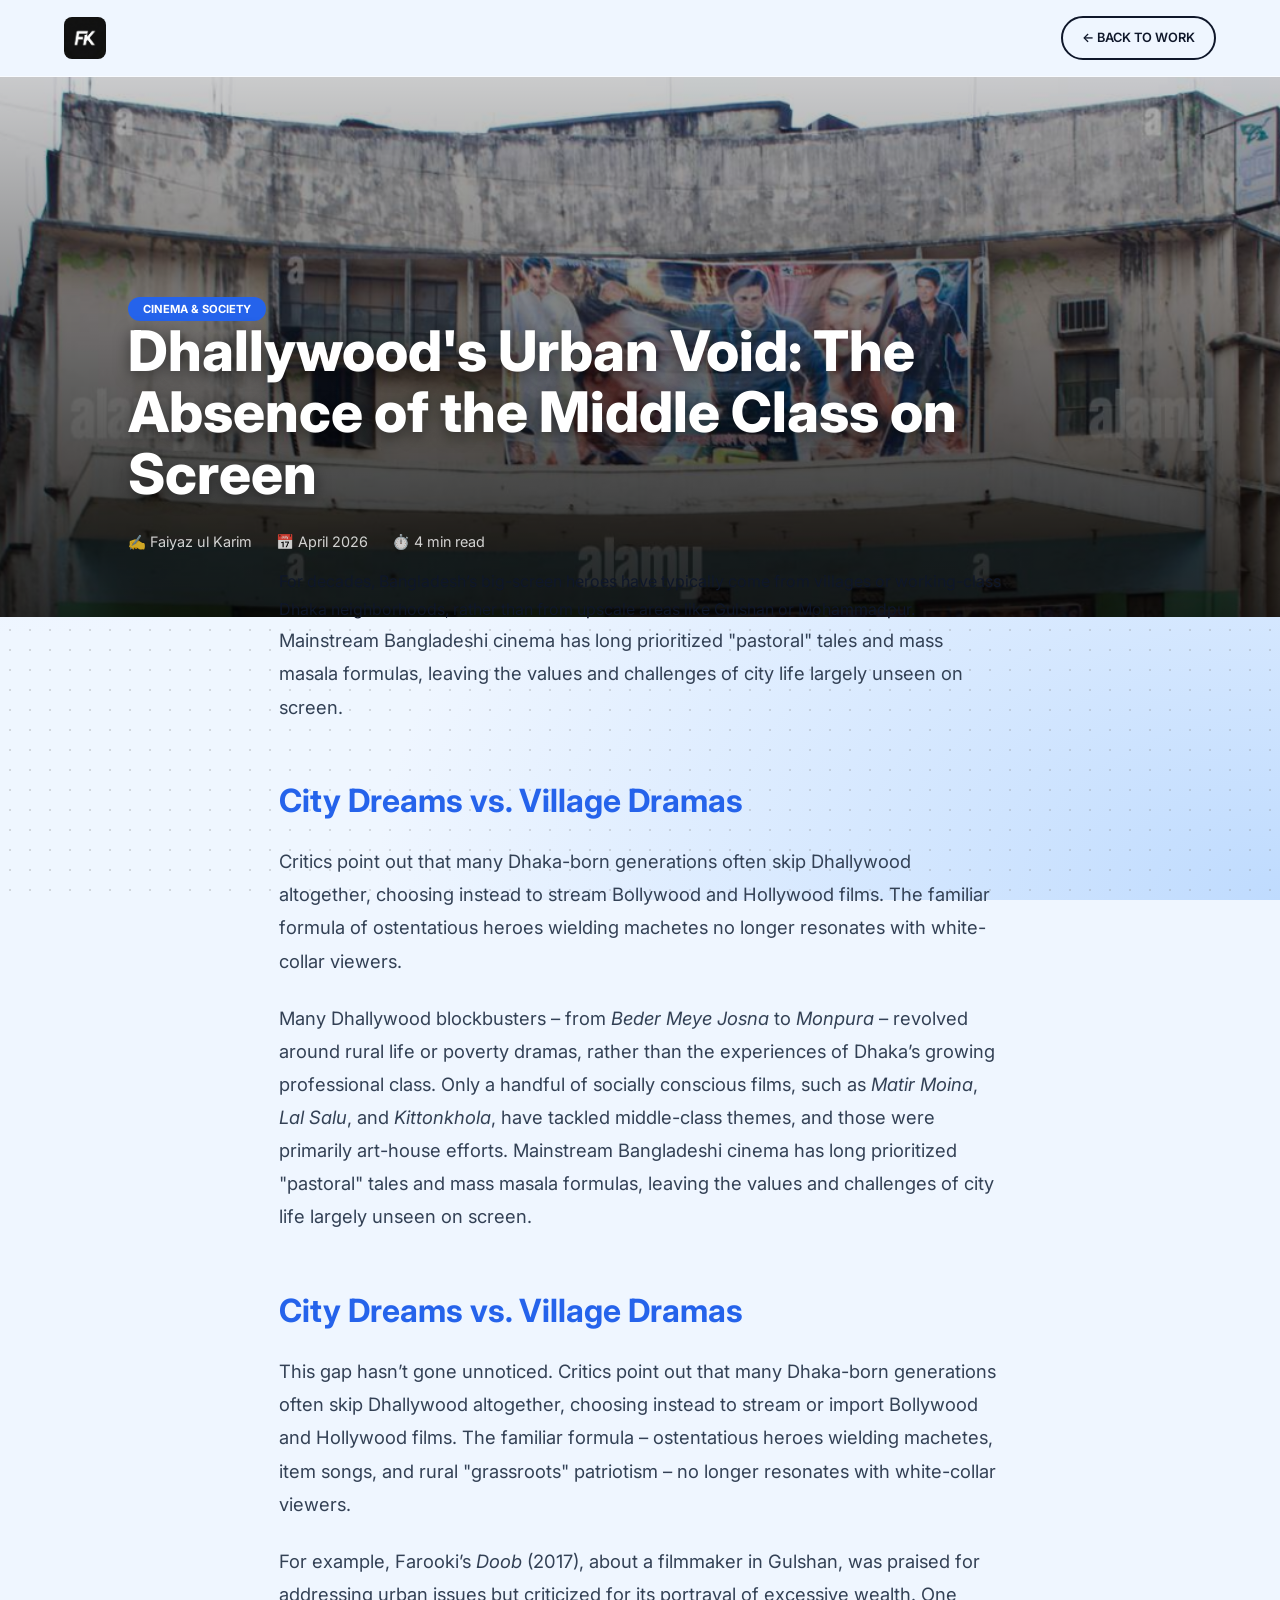
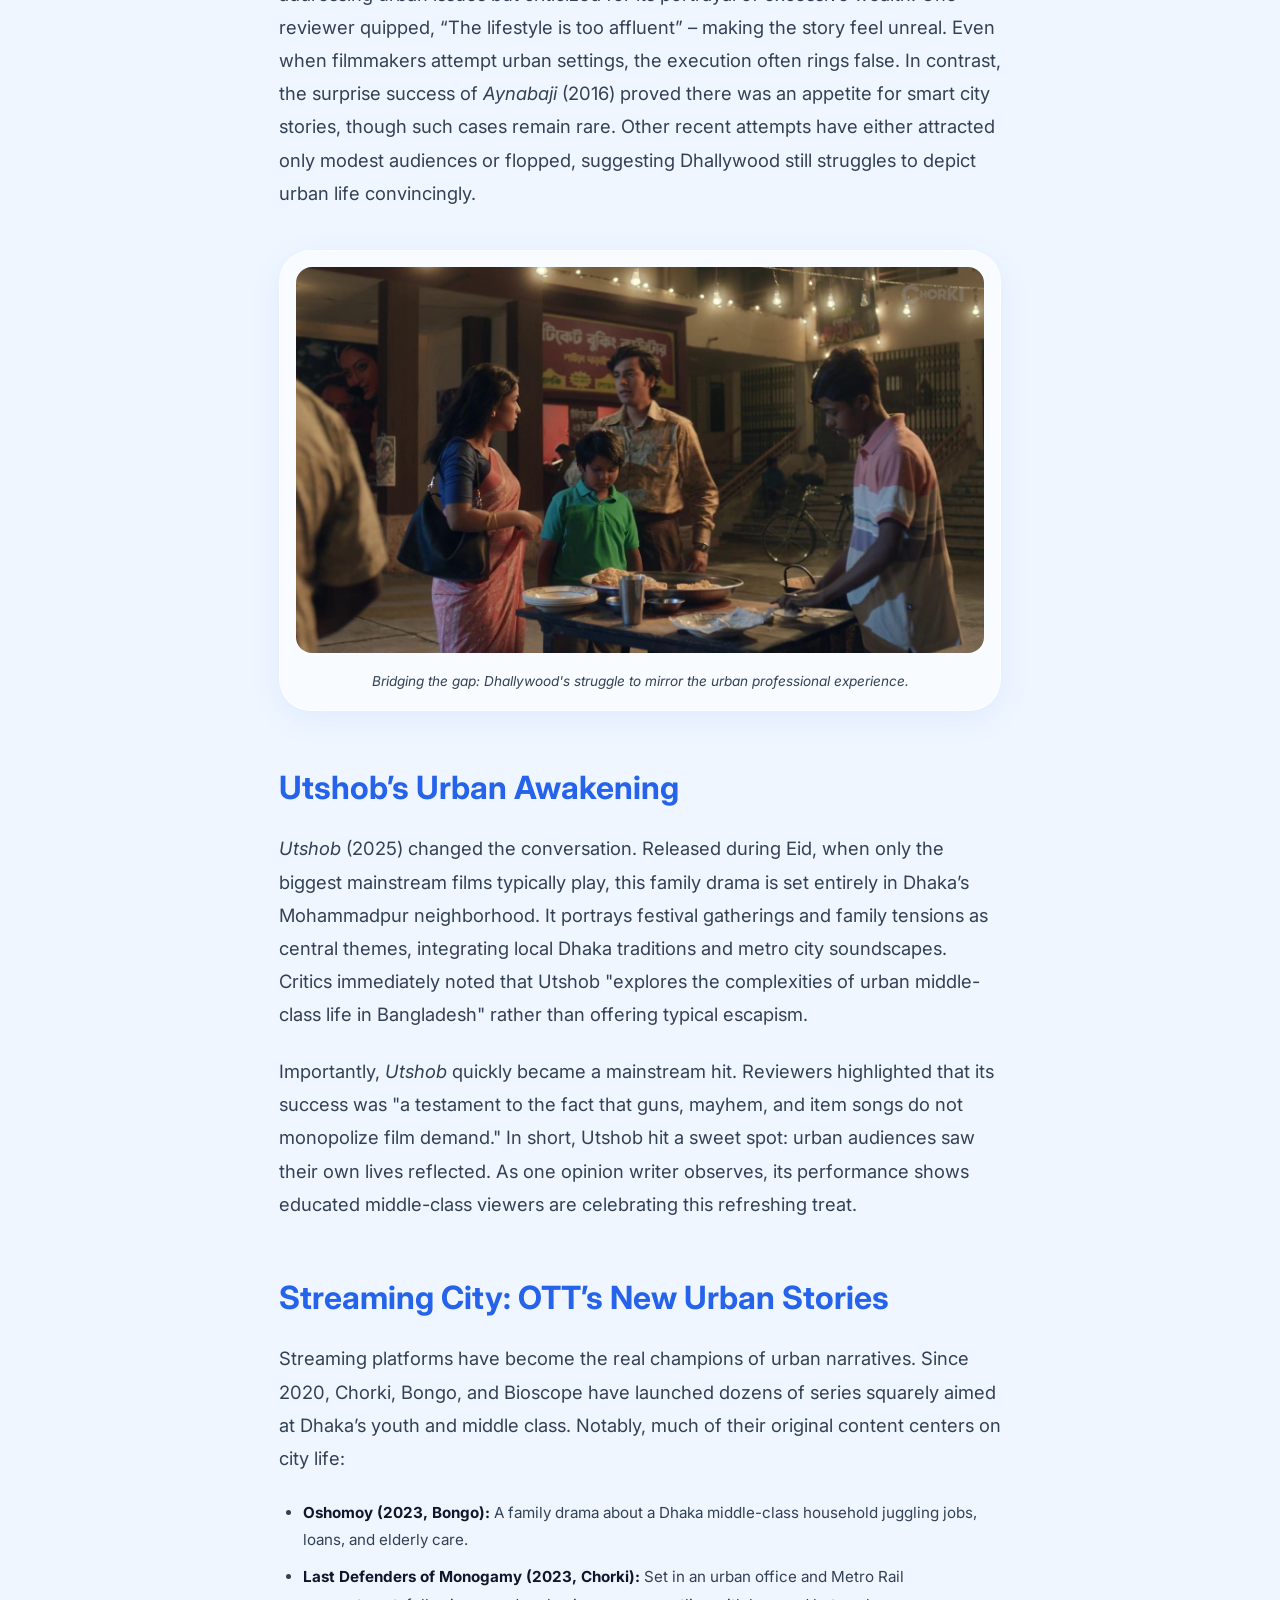
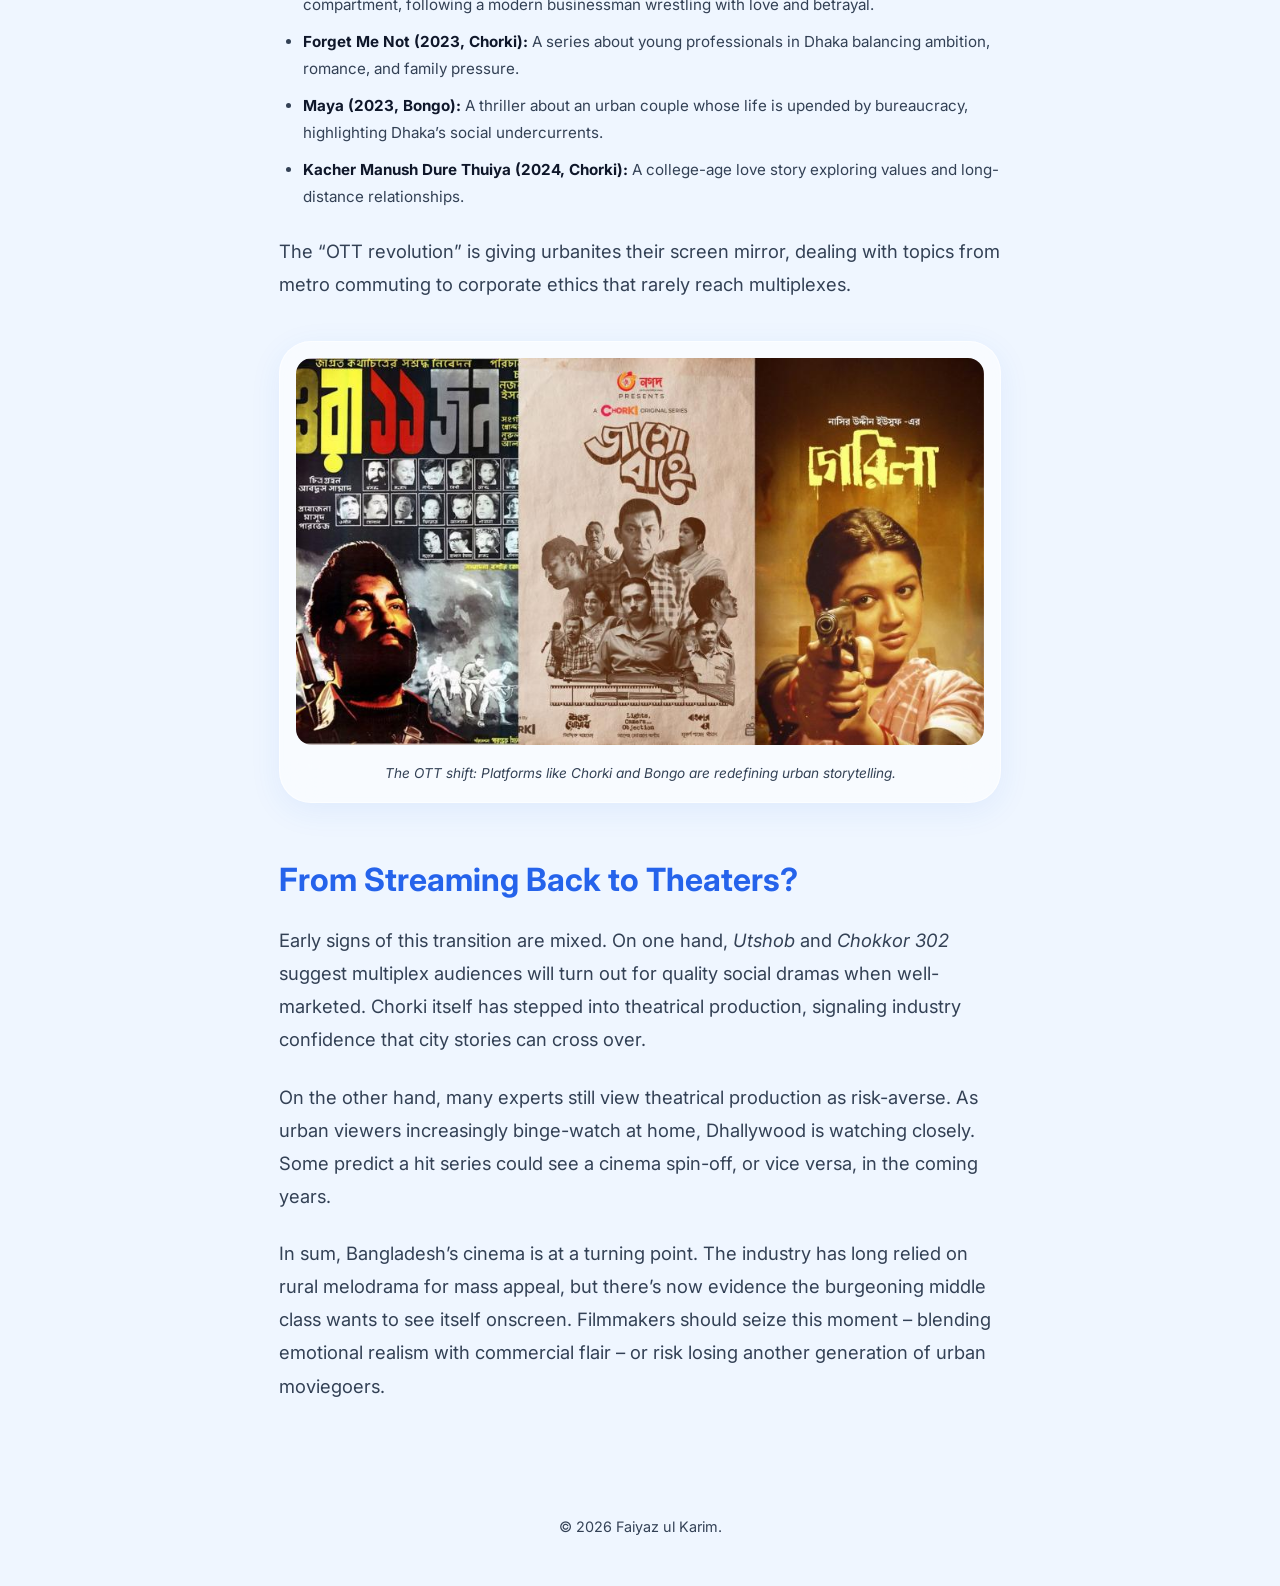
==== commit 9efee0d3: "Update dhallywood-void.html" ====
--- a/dhallywood-void.html
+++ b/dhallywood-void.html
@@ -20,20 +20,20 @@
         </div>
     </nav>
 
-    <header class="blog-hero" style="background: linear-gradient(rgba(0,0,0,0.2), rgba(0,0,0,0.8)), url('dhaka-cinema-bg.jpg'); background-size: cover; background-position: center;">
+    <header class="blog-hero" style="background: linear-gradient(rgba(0,0,0,0.2), rgba(0,0,0,0.8)), url('Screenshot 2026-04-29 115446.png'); background-size: cover; background-position: center;">
         <div class="blog-hero-content">
             <span class="blog-badge" style="background: var(--accent-color); padding: 5px 15px; border-radius: 20px; font-size: 0.7rem; color: #fff; font-weight: 700; text-transform: uppercase;">Cinema & Society</span>
             <h1 class="blog-title">Dhallywood's Urban Void: The Absence of the Middle Class on Screen</h1>
             <div class="blog-meta">
                 <span>✍️ Faiyaz ul Karim</span>
                 <span>📅 April 2026</span>
-                <span>⏱️ 6 min read</span>
+                <span>⏱️ 4 min read</span>
             </div>
         </div>
     </header>
 
     <main class="blog-main">
-        <div class="blog-intro">
+        <div class="blog-text">
             For decades, Bangladesh’s big-screen heroes have typically come from villages or working-class Dhaka neighborhoods, rather than from upscale areas like Gulshan or Mohammadpur.
         </div>
 
@@ -44,10 +44,6 @@
             <p>Critics point out that many Dhaka-born generations often skip Dhallywood altogether, choosing instead to stream Bollywood and Hollywood films. The familiar formula of ostentatious heroes wielding machetes no longer resonates with white-collar viewers.</p>
 
             </article>
-
-    <main class="blog-main">
-        <div class="blog-intro blog-text">
-            For decades, Bangladesh’s big-screen heroes have typically come from villages or working-class Dhaka neighborhoods, rather than from upscale areas like Gulshan or Mohammadpur. As local cinema largely failed to appeal to the urban middle class, city audiences were driven toward Bollywood.
         </div>
 
         <article class="blog-text">
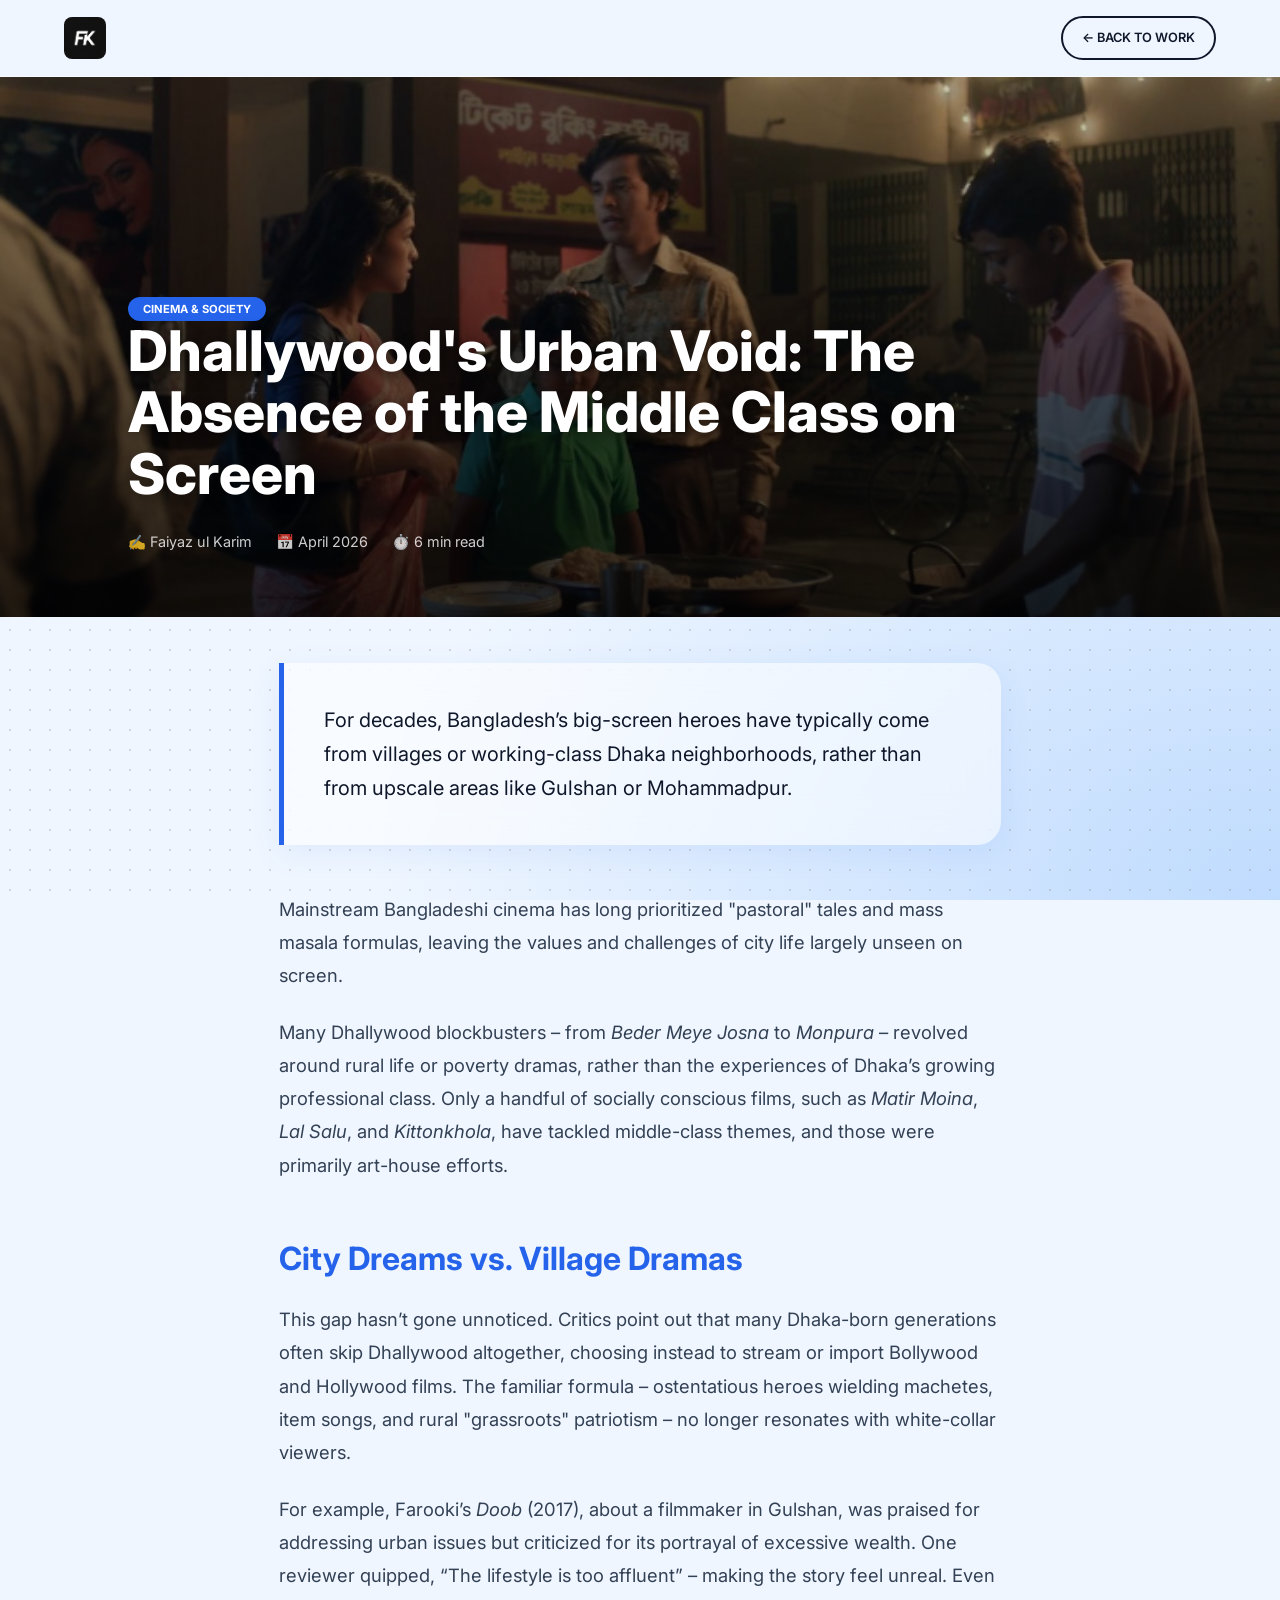
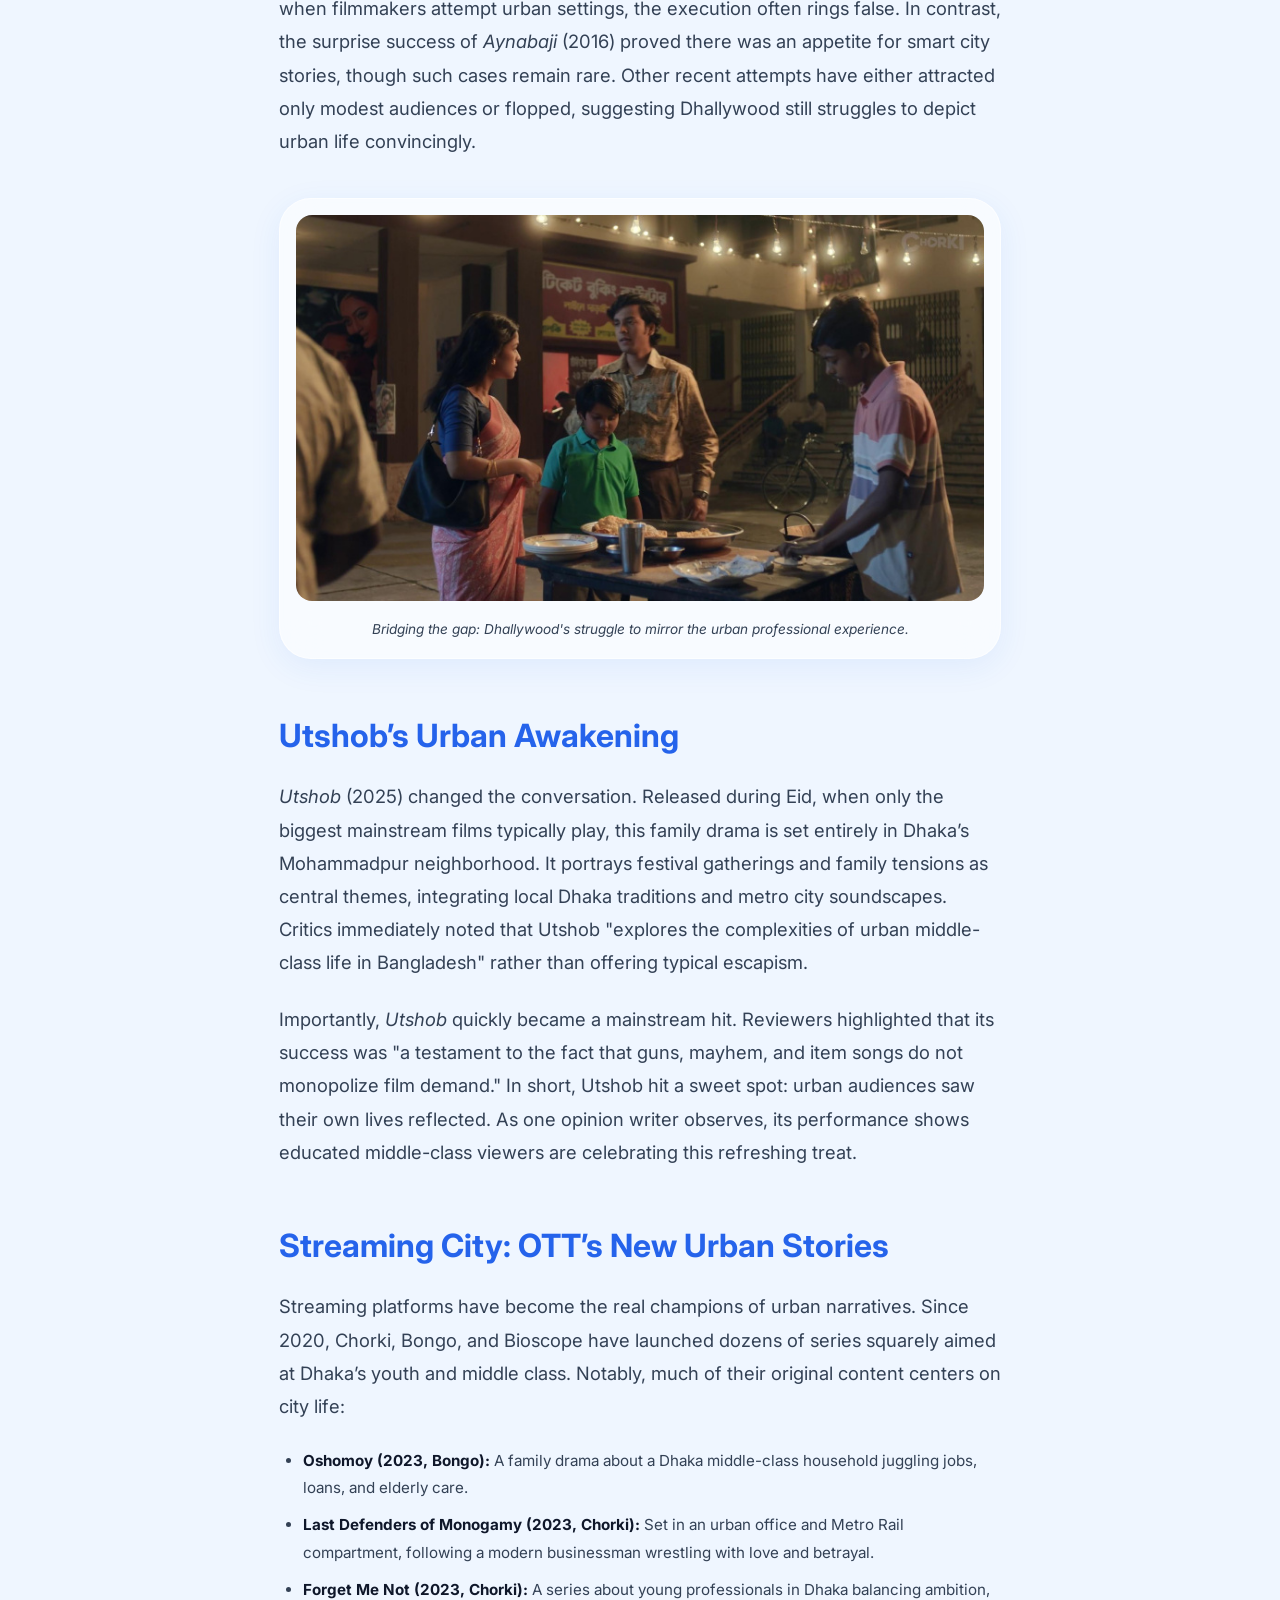
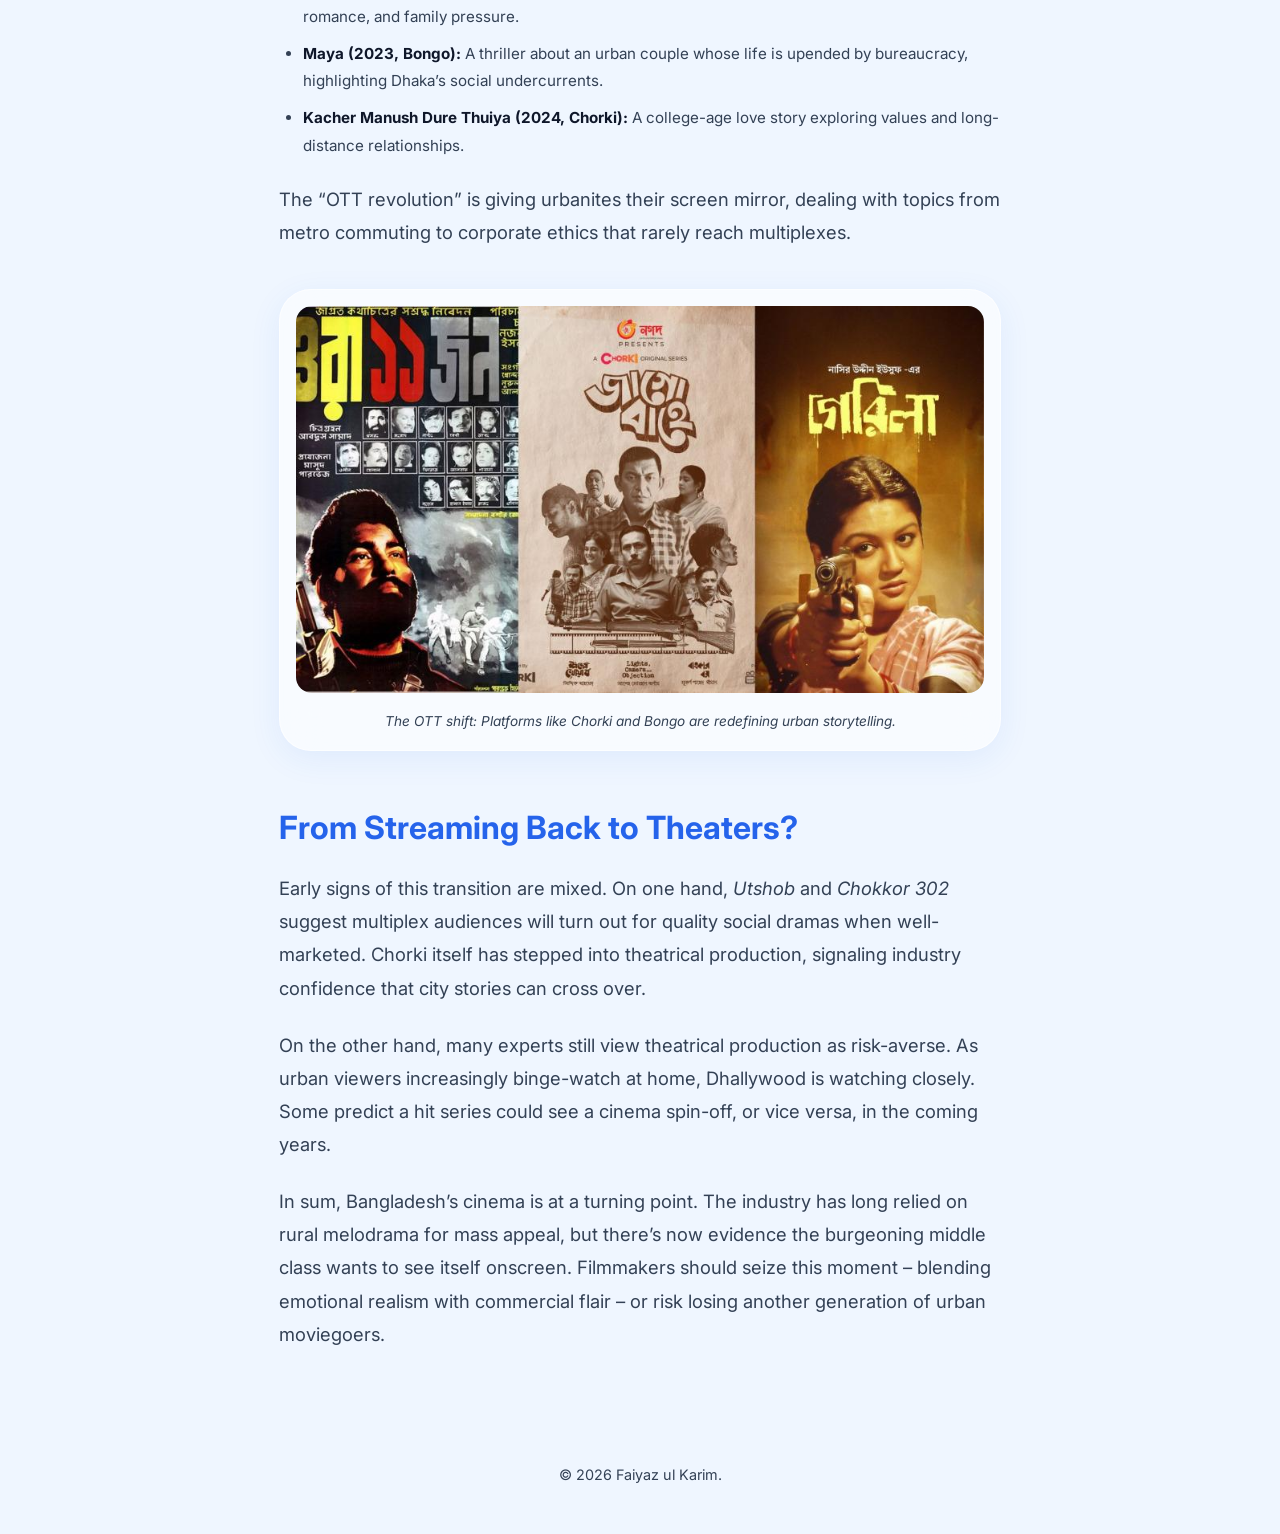
==== commit 2627730c: "Update dhallywood-void.html" ====
--- a/dhallywood-void.html
+++ b/dhallywood-void.html
@@ -9,45 +9,37 @@
     <link rel="stylesheet" href="style.css">
 </head>
 <body>
-  <nav class="blog-nav">
+    <nav class="blog-nav">
         <div class="logo">
             <a href="index.html"><img src="fk-logo.jpg" alt="FK Logo" style="width: 42px; border-radius: 8px;"></a>
         </div>
         <div style="display: flex; gap: 1rem; align-items: center;">
-            <button id="theme-toggle" class="theme-toggle">
-                </button>
+            <button id="theme-toggle" class="theme-toggle"></button>
             <a href="work.html" class="btn outline" style="padding: 0.6rem 1.2rem; font-size: 0.8rem;">← BACK TO WORK</a>
         </div>
     </nav>
 
-    <header class="blog-hero" style="background: linear-gradient(rgba(0,0,0,0.2), rgba(0,0,0,0.8)), url('Screenshot 2026-04-29 115446.png'); background-size: cover; background-position: center;">
+    <header class="blog-hero" style="background: linear-gradient(rgba(0,0,0,0.2), rgba(0,0,0,0.8)), url('ut1.jpg'); background-size: cover; background-position: center;">
         <div class="blog-hero-content">
             <span class="blog-badge" style="background: var(--accent-color); padding: 5px 15px; border-radius: 20px; font-size: 0.7rem; color: #fff; font-weight: 700; text-transform: uppercase;">Cinema & Society</span>
             <h1 class="blog-title">Dhallywood's Urban Void: The Absence of the Middle Class on Screen</h1>
             <div class="blog-meta">
                 <span>✍️ Faiyaz ul Karim</span>
                 <span>📅 April 2026</span>
-                <span>⏱️ 4 min read</span>
+                <span>⏱️ 6 min read</span>
             </div>
         </div>
     </header>
 
     <main class="blog-main">
-        <div class="blog-text">
+        <div class="blog-intro" style="margin-top: 6rem;">
             For decades, Bangladesh’s big-screen heroes have typically come from villages or working-class Dhaka neighborhoods, rather than from upscale areas like Gulshan or Mohammadpur.
         </div>
 
         <article class="blog-text">
             <p>Mainstream Bangladeshi cinema has long prioritized "pastoral" tales and mass masala formulas, leaving the values and challenges of city life largely unseen on screen.</p>
             
-            <h2>City Dreams vs. Village Dramas</h2>
-            <p>Critics point out that many Dhaka-born generations often skip Dhallywood altogether, choosing instead to stream Bollywood and Hollywood films. The familiar formula of ostentatious heroes wielding machetes no longer resonates with white-collar viewers.</p>
-
-            </article>
-        </div>
-
-        <article class="blog-text">
-            <p>Many Dhallywood blockbusters – from <i>Beder Meye Josna</i> to <i>Monpura</i> – revolved around rural life or poverty dramas, rather than the experiences of Dhaka’s growing professional class. Only a handful of socially conscious films, such as <i>Matir Moina</i>, <i>Lal Salu</i>, and <i>Kittonkhola</i>, have tackled middle-class themes, and those were primarily art-house efforts. Mainstream Bangladeshi cinema has long prioritized "pastoral" tales and mass masala formulas, leaving the values and challenges of city life largely unseen on screen.</p>
+            <p>Many Dhallywood blockbusters – from <i>Beder Meye Josna</i> to <i>Monpura</i> – revolved around rural life or poverty dramas, rather than the experiences of Dhaka’s growing professional class. Only a handful of socially conscious films, such as <i>Matir Moina</i>, <i>Lal Salu</i>, and <i>Kittonkhola</i>, have tackled middle-class themes, and those were primarily art-house efforts.</p>
 
             <h2>City Dreams vs. Village Dramas</h2>
             <p>This gap hasn’t gone unnoticed. Critics point out that many Dhaka-born generations often skip Dhallywood altogether, choosing instead to stream or import Bollywood and Hollywood films. The familiar formula – ostentatious heroes wielding machetes, item songs, and rural "grassroots" patriotism – no longer resonates with white-collar viewers.</p>
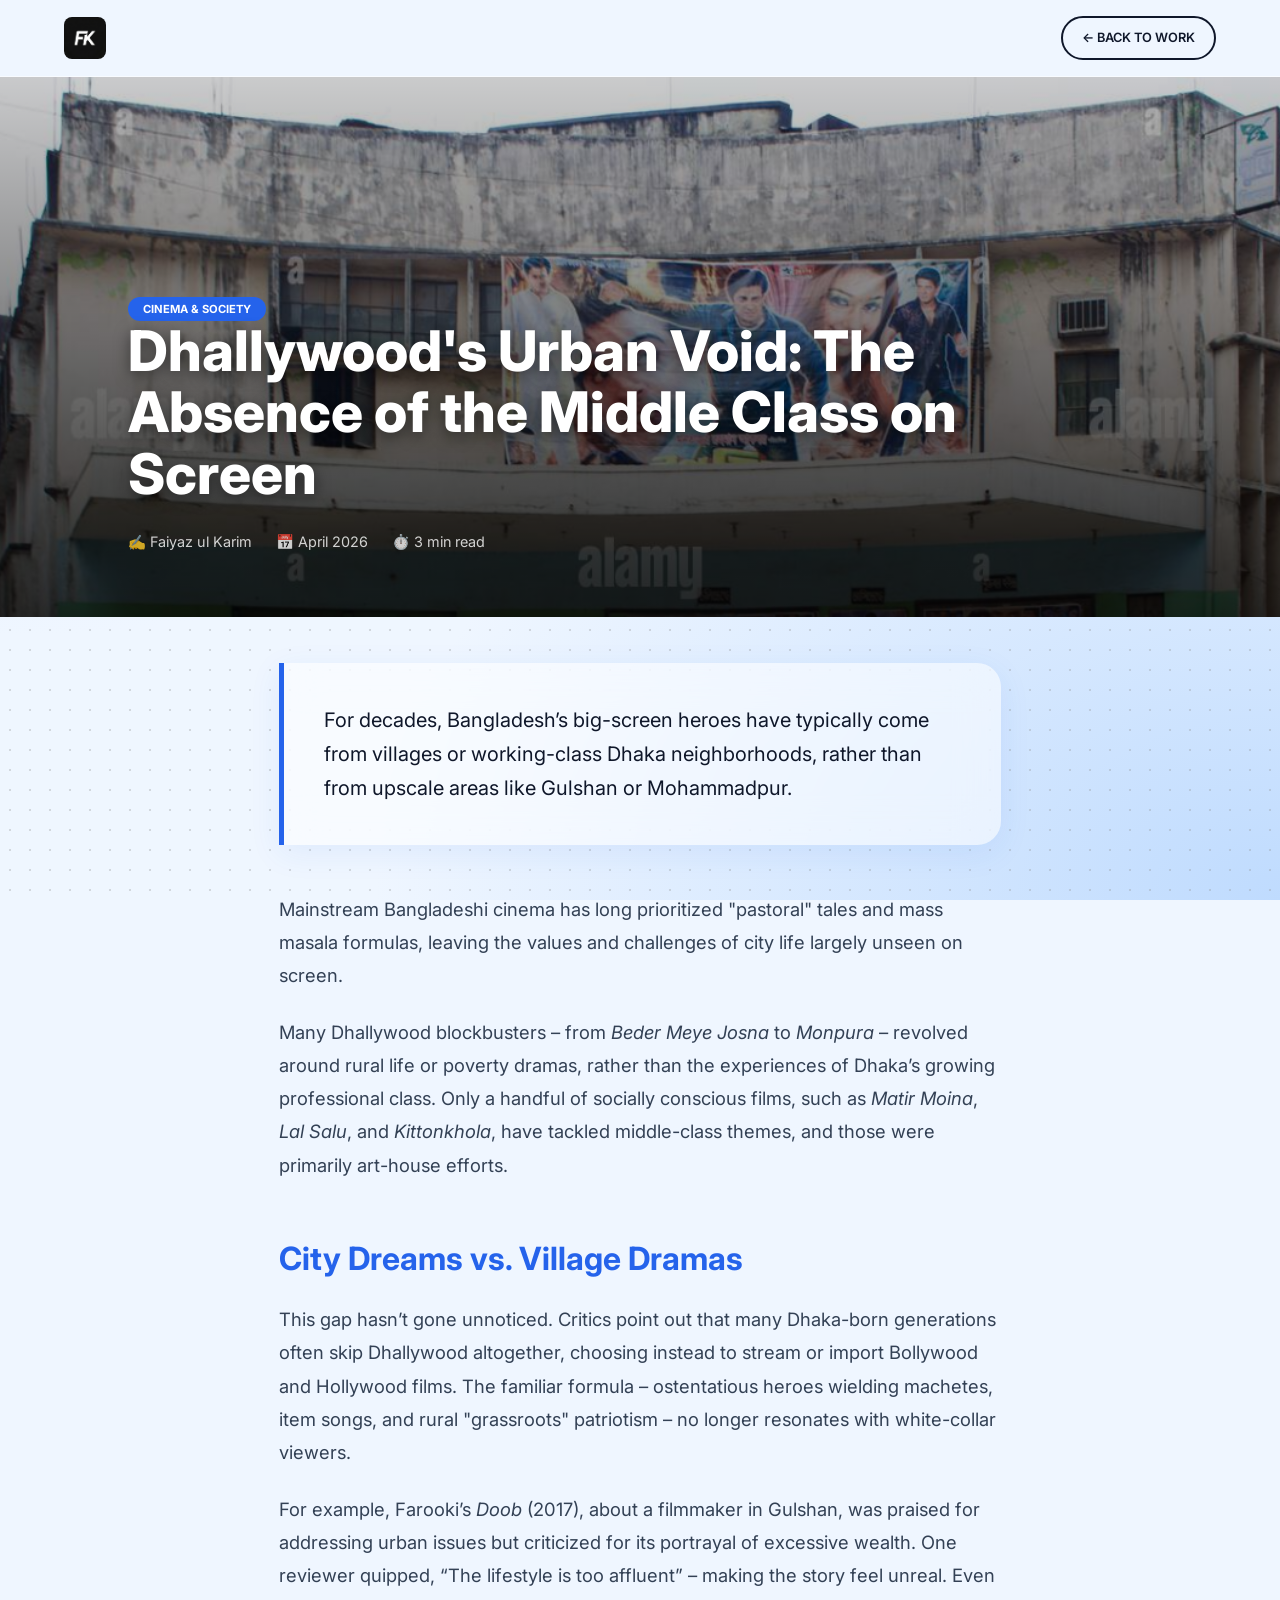
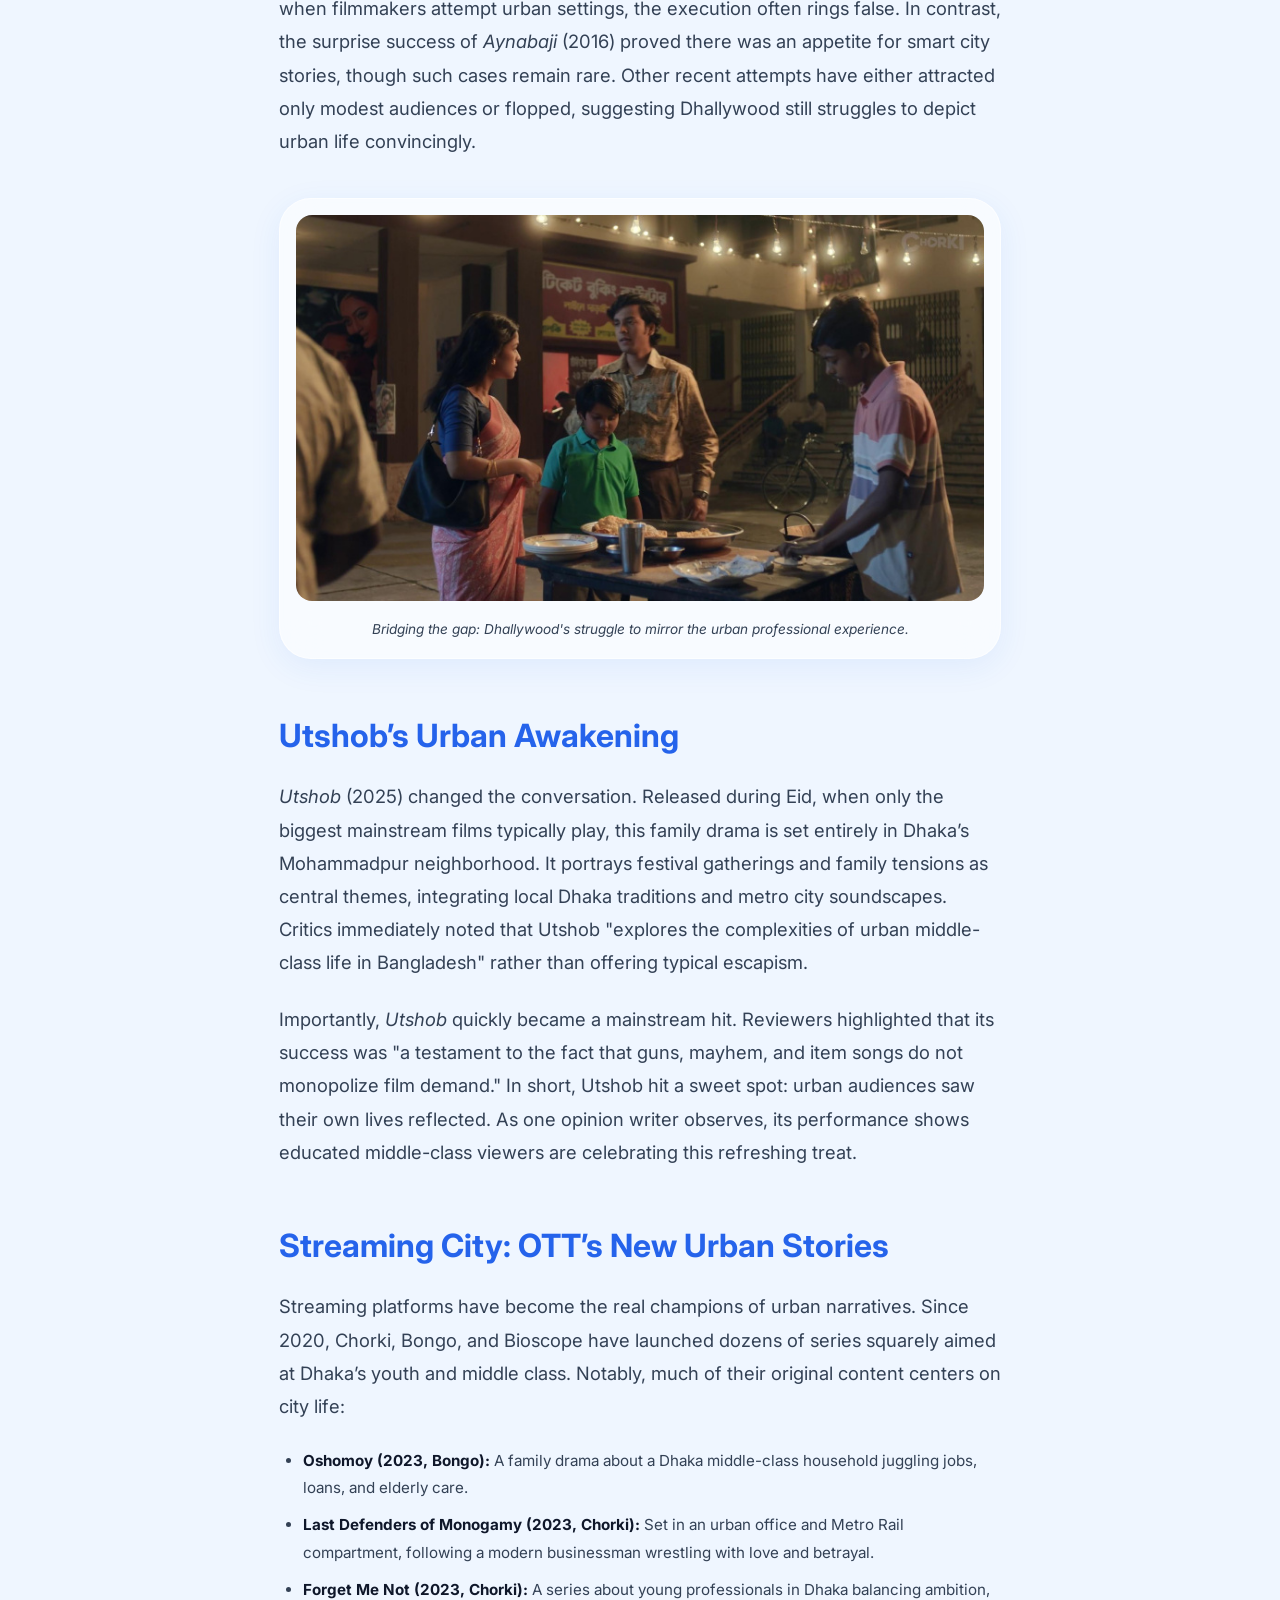
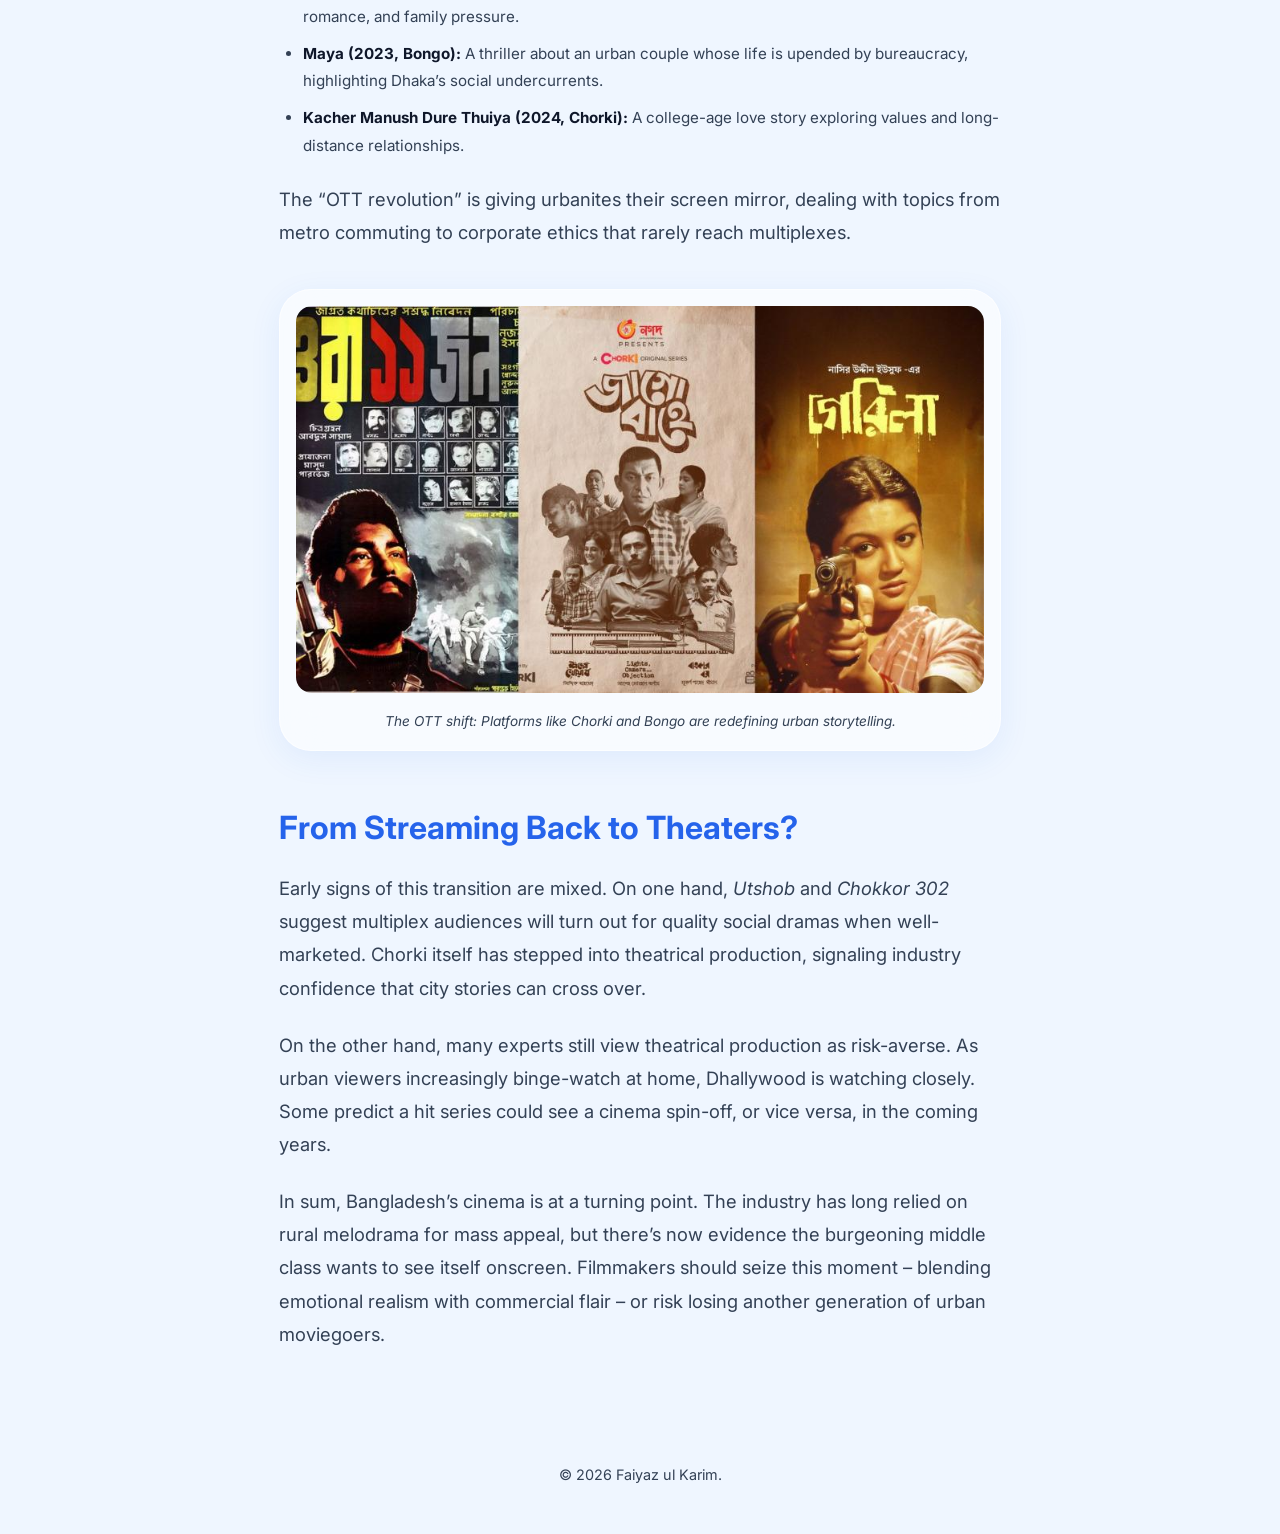
==== commit 0d834a36: "Update dhallywood-void.html" ====
--- a/dhallywood-void.html
+++ b/dhallywood-void.html
@@ -19,14 +19,14 @@
         </div>
     </nav>
 
-    <header class="blog-hero" style="background: linear-gradient(rgba(0,0,0,0.2), rgba(0,0,0,0.8)), url('ut1.jpg'); background-size: cover; background-position: center;">
+    <header class="blog-hero" style="background: linear-gradient(rgba(0,0,0,0.2), rgba(0,0,0,0.8)), url('Screenshot 2026-04-29 115446.png'); background-size: cover; background-position: center;">
         <div class="blog-hero-content">
             <span class="blog-badge" style="background: var(--accent-color); padding: 5px 15px; border-radius: 20px; font-size: 0.7rem; color: #fff; font-weight: 700; text-transform: uppercase;">Cinema & Society</span>
             <h1 class="blog-title">Dhallywood's Urban Void: The Absence of the Middle Class on Screen</h1>
             <div class="blog-meta">
                 <span>✍️ Faiyaz ul Karim</span>
                 <span>📅 April 2026</span>
-                <span>⏱️ 6 min read</span>
+                <span>⏱️ 3 min read</span>
             </div>
         </div>
     </header>
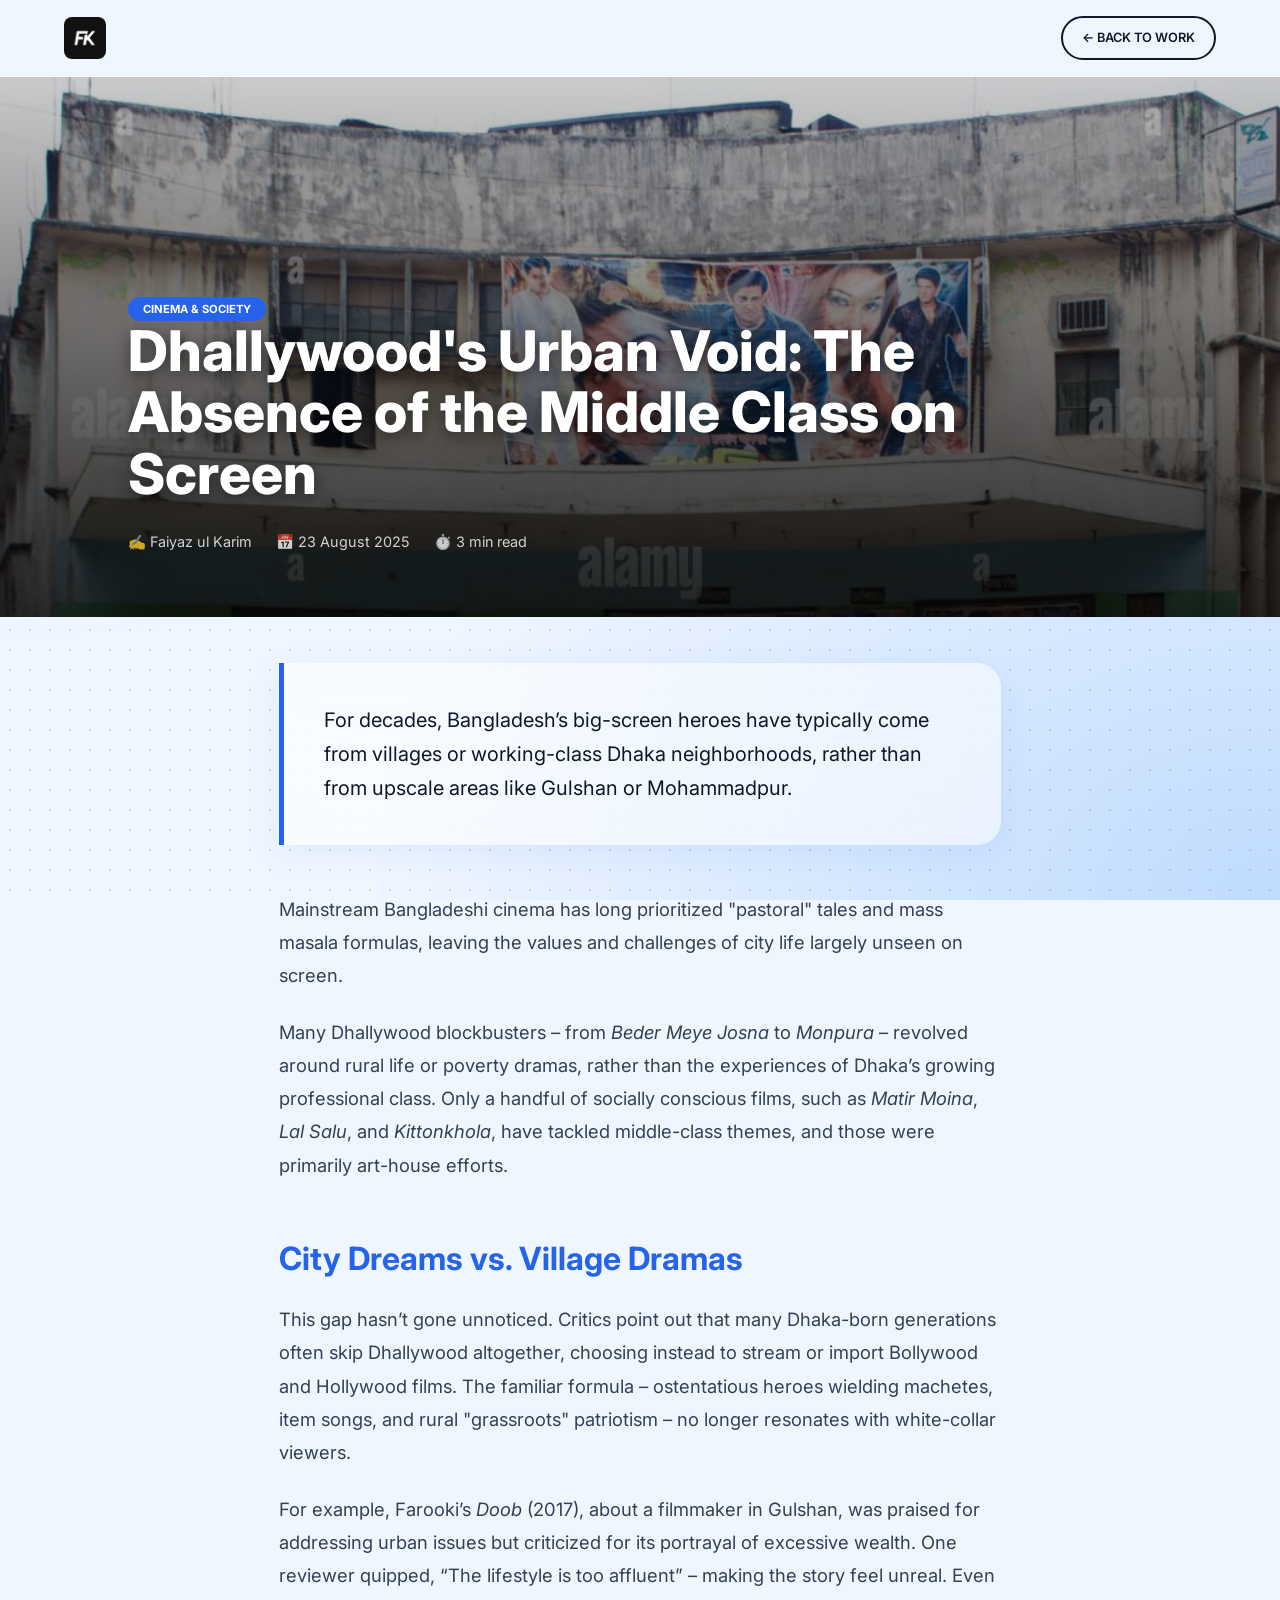
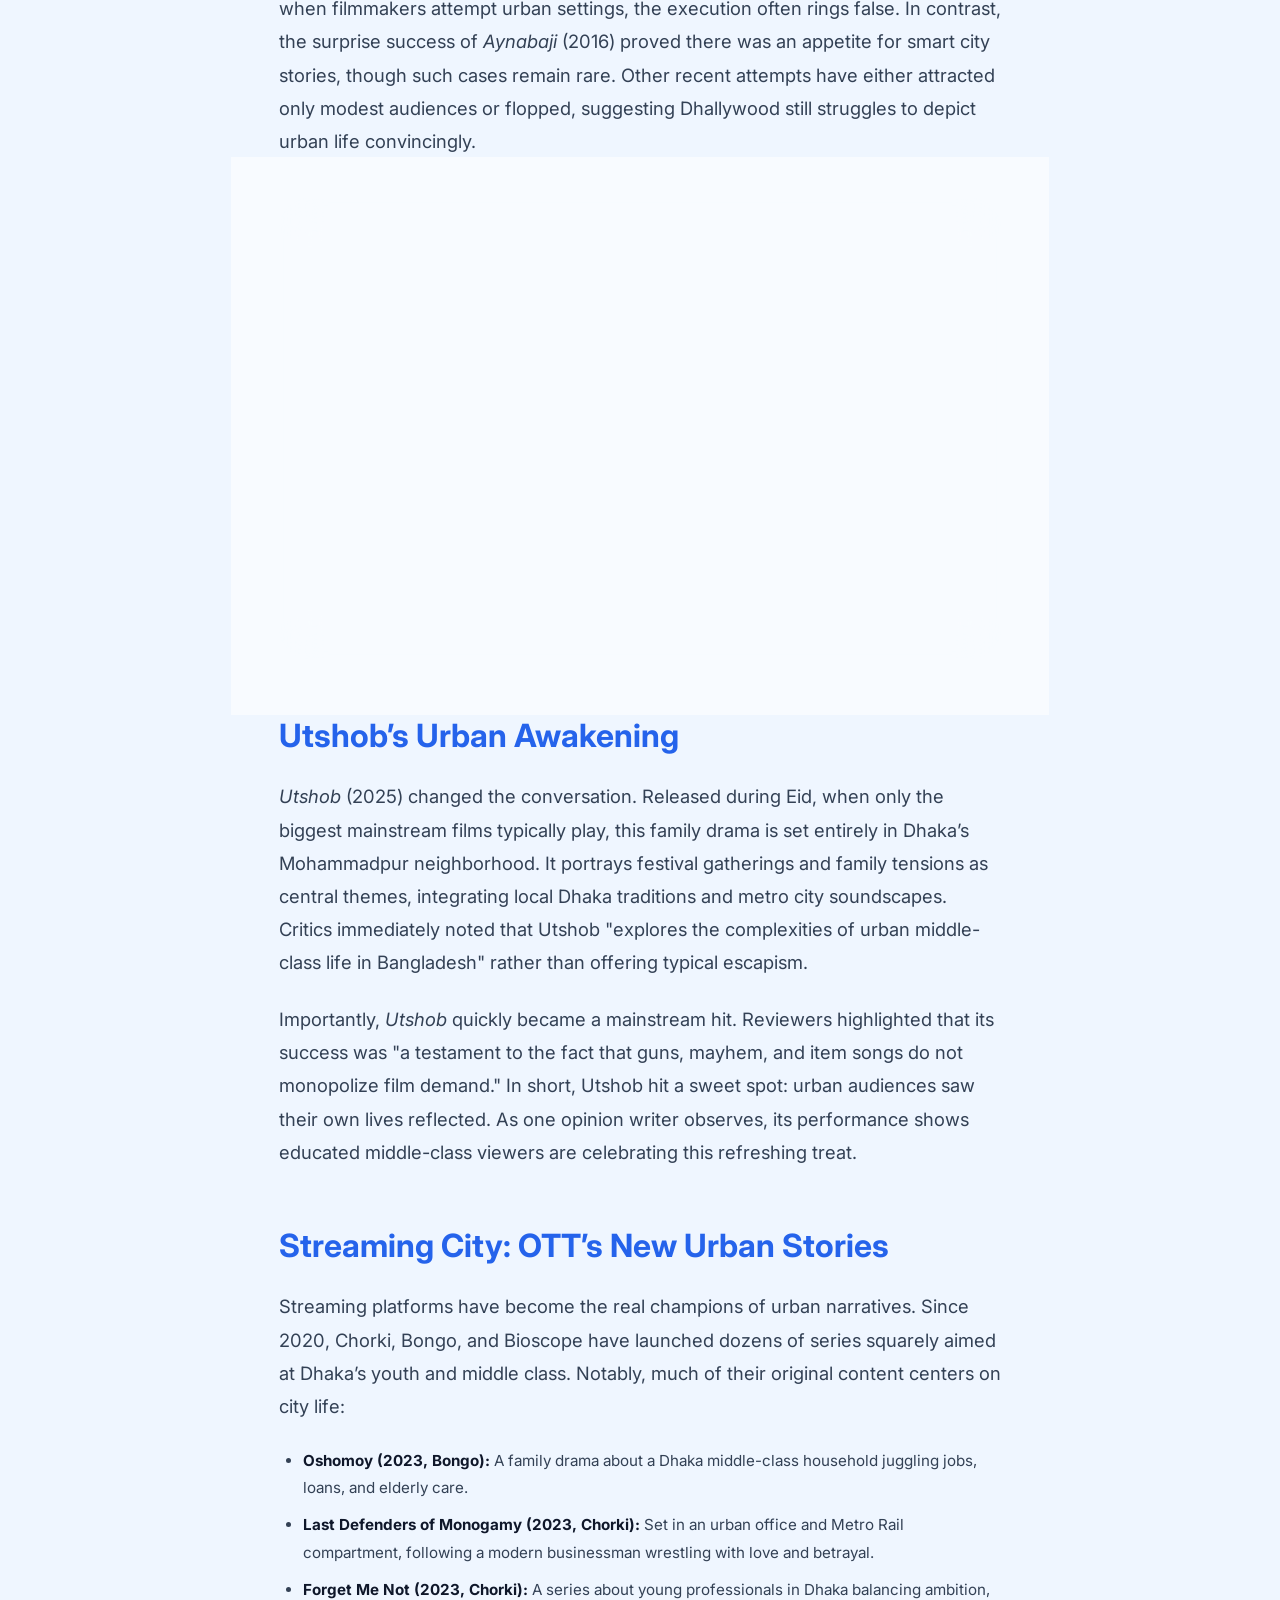
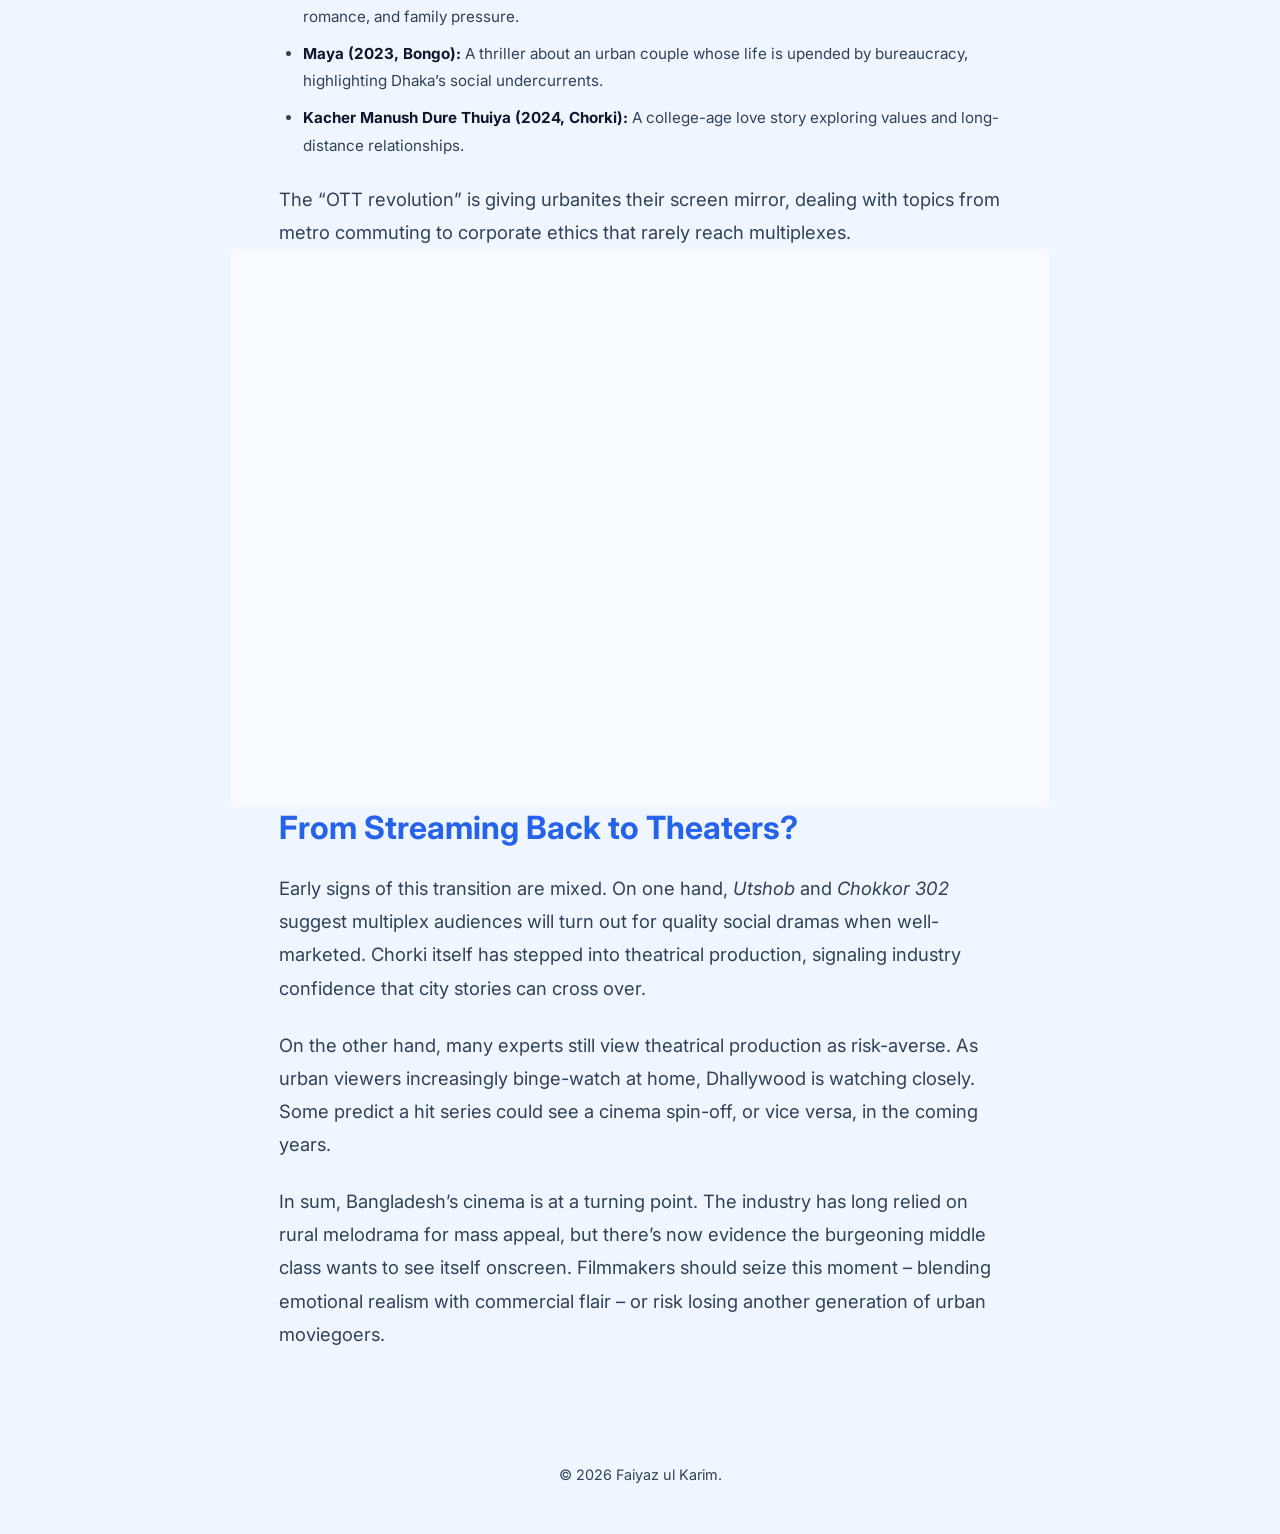
==== commit a5ff8ad9: "Update dhallywood-void.html" ====
--- a/dhallywood-void.html
+++ b/dhallywood-void.html
@@ -25,7 +25,7 @@
             <h1 class="blog-title">Dhallywood's Urban Void: The Absence of the Middle Class on Screen</h1>
             <div class="blog-meta">
                 <span>✍️ Faiyaz ul Karim</span>
-                <span>📅 April 2026</span>
+                <span>📅 23 August 2025</span>
                 <span>⏱️ 3 min read</span>
             </div>
         </div>
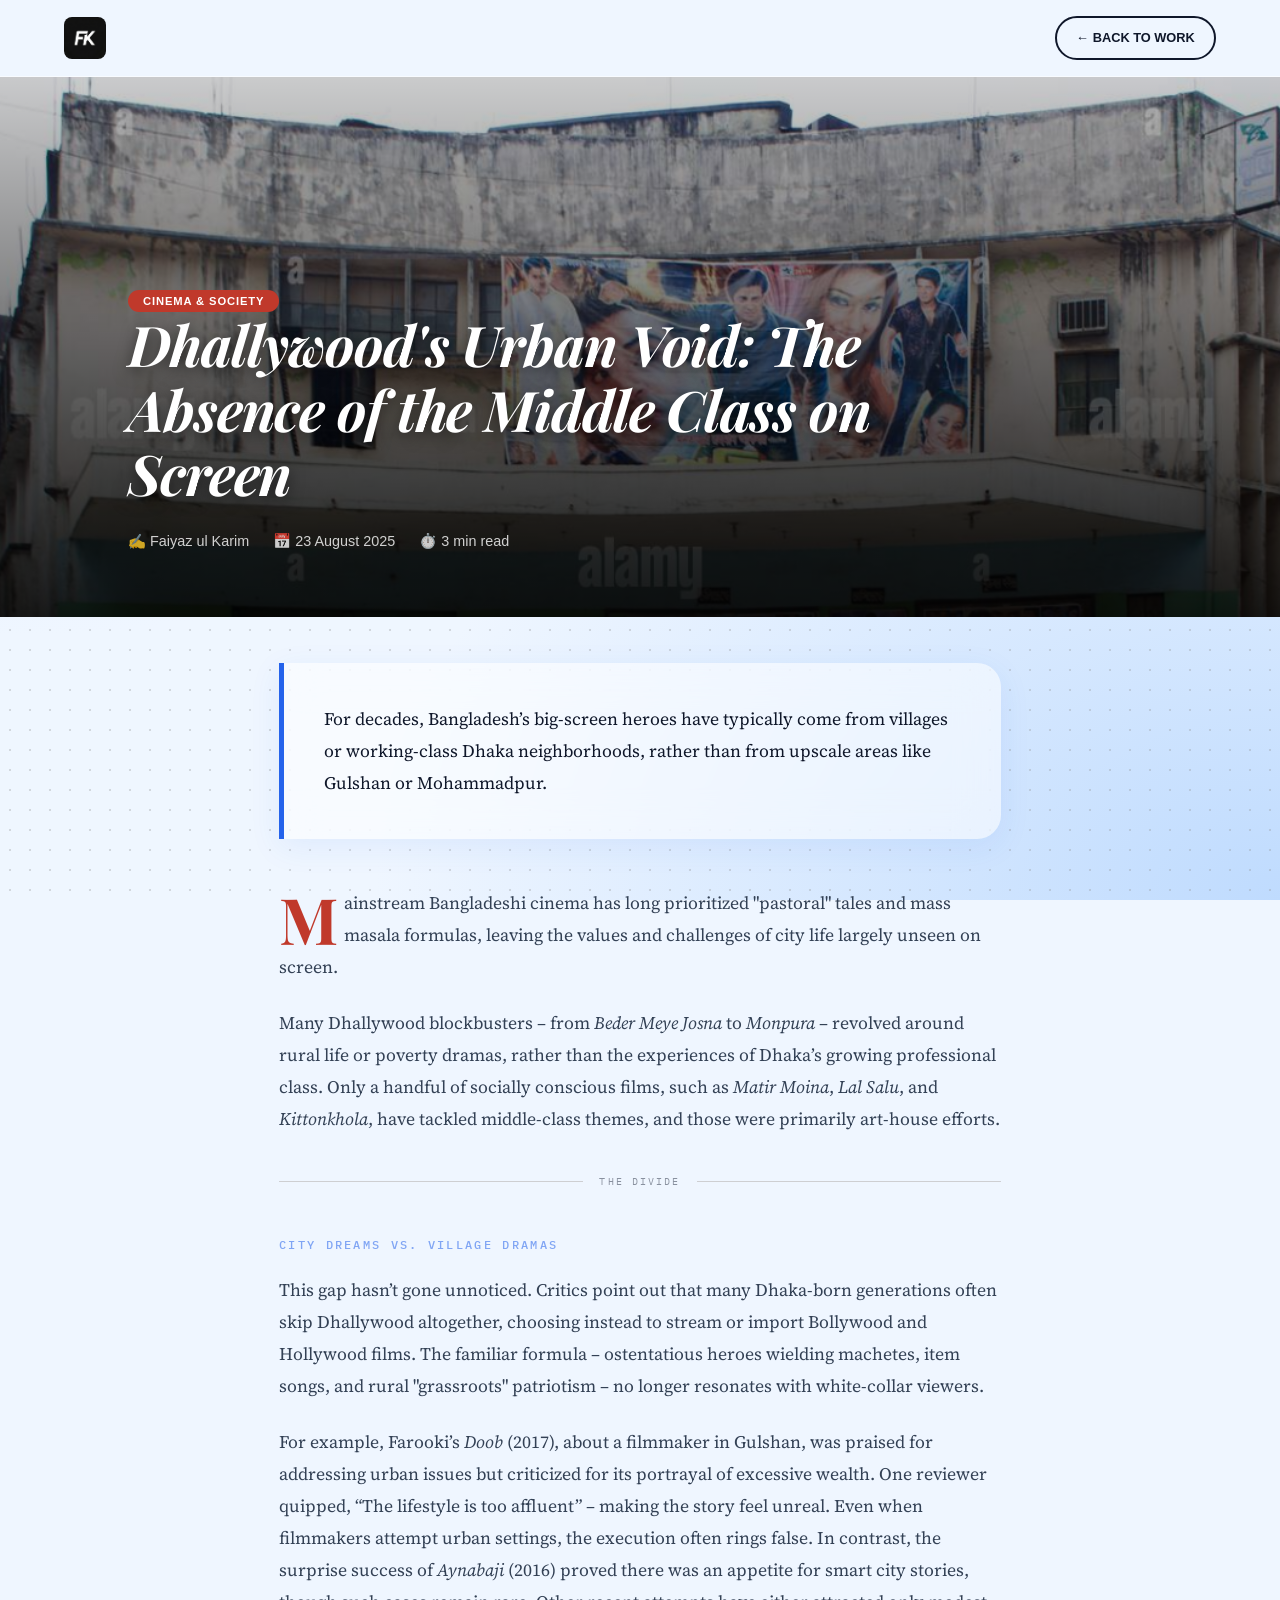
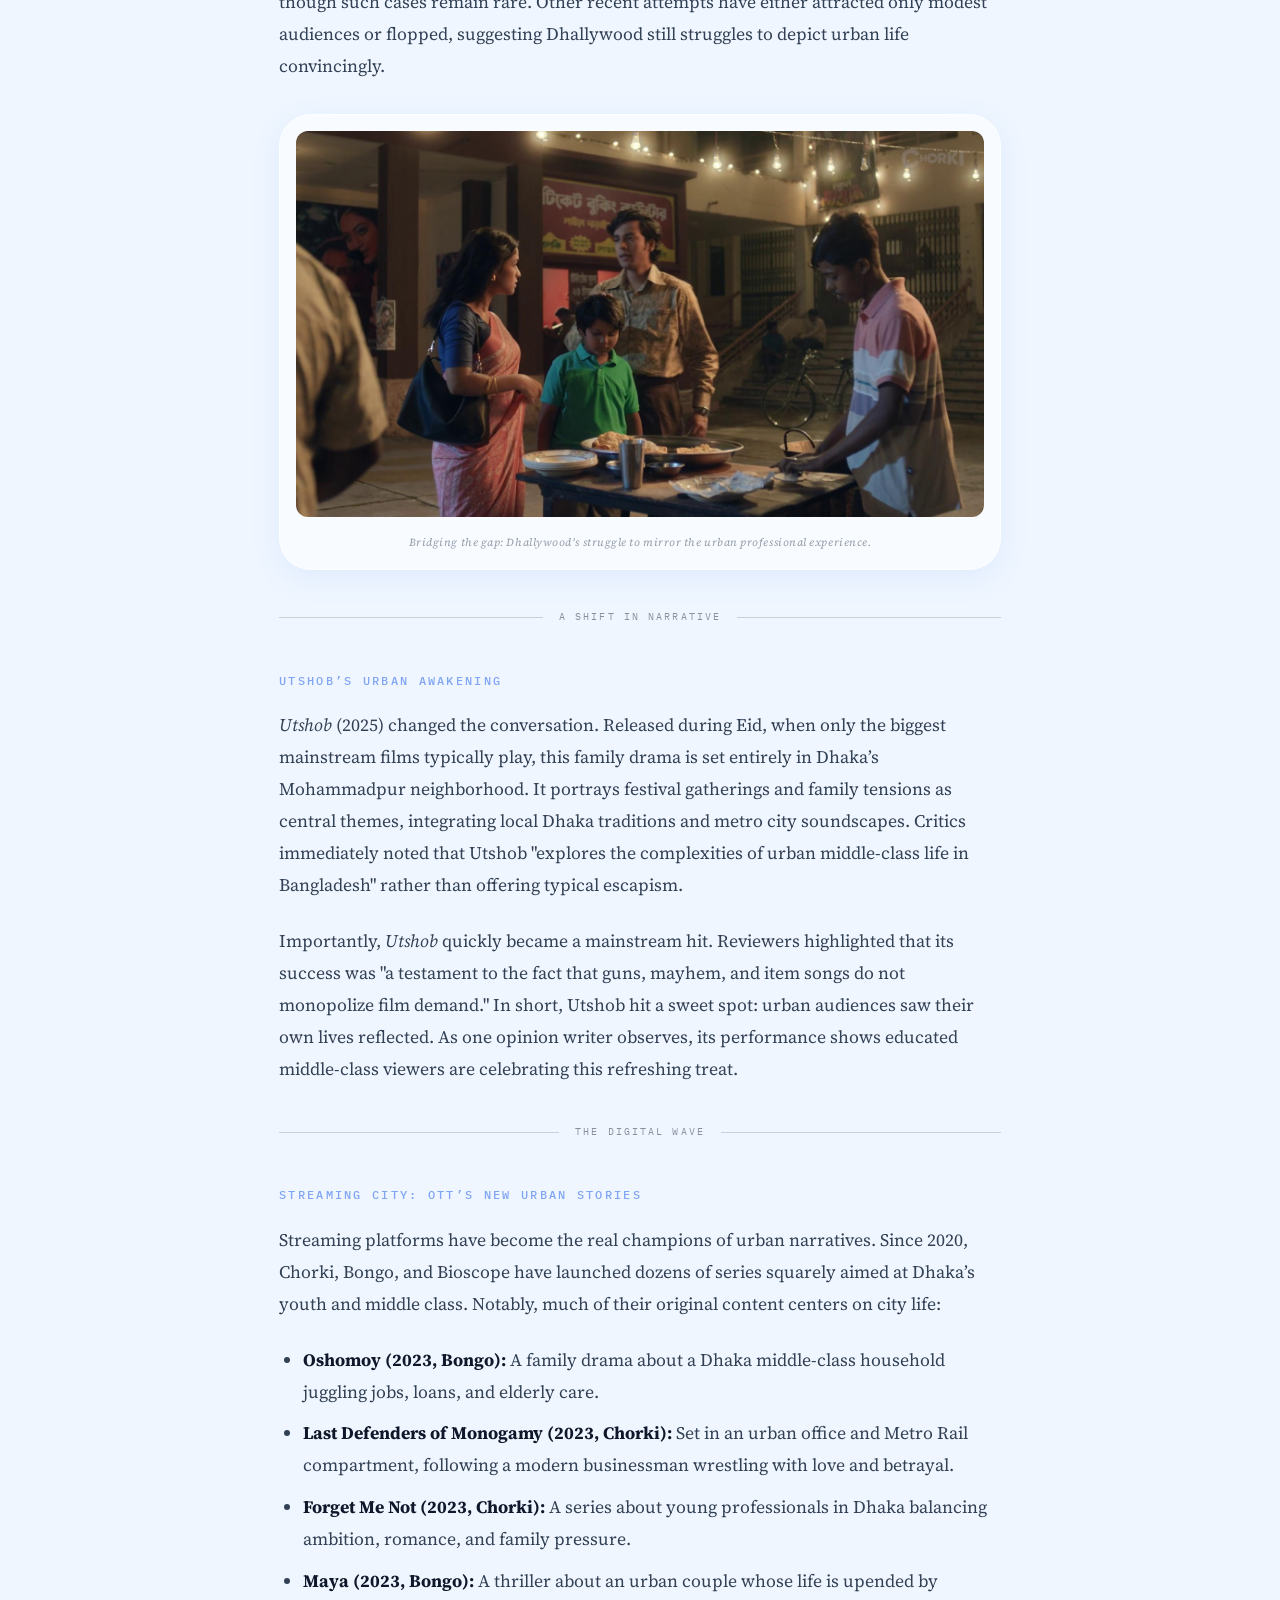
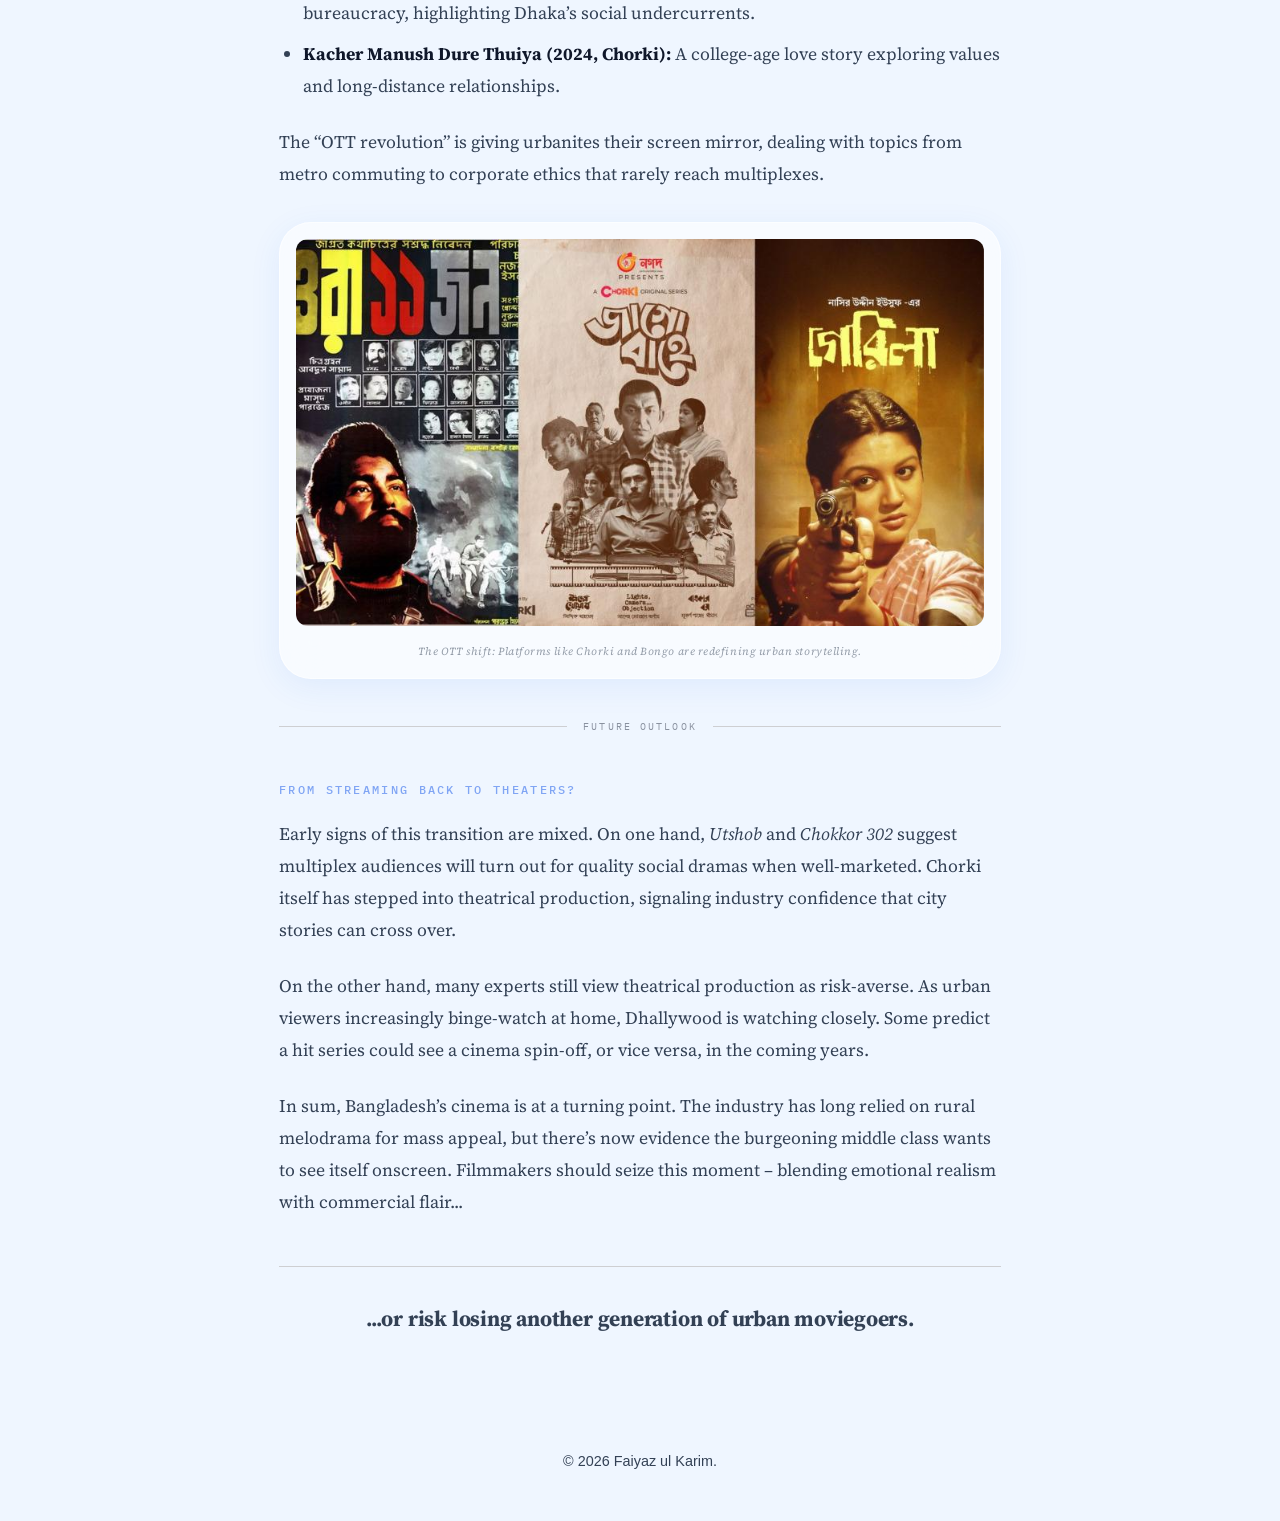
==== commit facd8845: "Update dhallywood-void.html" ====
--- a/dhallywood-void.html
+++ b/dhallywood-void.html
@@ -5,8 +5,122 @@
     <meta name="viewport" content="width=device-width, initial-scale=1.0">
     <title>Dhallywood's Urban Void | Faiyaz ul Karim</title>
     <link rel="icon" type="image/jpeg" href="fk-logo.jpg"> 
-    <link href="https://fonts.googleapis.com/css2?family=Inter:wght@300;400;600;700&display=swap" rel="stylesheet">
+    <link href="https://fonts.googleapis.com/css2?family=Playfair+Display:ital,wght@0,700;1,400&family=IBM+Plex+Mono:wght@400;500&family=Source+Serif+4:ital,opsz,wght@0,8..60,400;1,8..60,400&display=swap" rel="stylesheet">
     <link rel="stylesheet" href="style.css">
+
+    <style>
+        /* ── PAGE-SPECIFIC OVERRIDES ── */
+
+        .blog-hero {
+            background: linear-gradient(rgba(0,0,0,0.2), rgba(0,0,0,0.88)), url('Screenshot 2026-04-29 115446.png');
+            background-size: cover;
+            background-position: center top;
+        }
+
+        .blog-title {
+            font-family: 'Playfair Display', Georgia, serif !important;
+            font-style: italic;
+            font-weight: 700;
+            letter-spacing: -0.02em;
+            line-height: 1.15;
+        }
+
+        /* Article body overrides */
+        .blog-text p,
+        .blog-intro,
+        .blog-text ul {
+            font-family: 'Source Serif 4', Georgia, serif !important;
+            font-size: 1.1rem;
+            line-height: 1.82;
+        }
+
+        .blog-text h2 {
+            font-family: 'IBM Plex Mono', monospace !important;
+            font-size: 0.72rem;
+            letter-spacing: 0.2em;
+            text-transform: uppercase;
+            opacity: 0.55;
+            margin: 2.8rem 0 1.1rem;
+            font-weight: 500;
+        }
+
+        /* Section rule */
+        .section-rule {
+            display: flex;
+            align-items: center;
+            gap: 1rem;
+            margin: 2.4rem 0 1.8rem;
+        }
+
+        .section-rule::before,
+        .section-rule::after {
+            content: '';
+            flex: 1;
+            height: 1px;
+            background: rgba(128,118,108,0.3);
+        }
+
+        .section-rule span {
+            font-family: 'IBM Plex Mono', monospace;
+            font-size: 0.6rem;
+            letter-spacing: 0.22em;
+            text-transform: uppercase;
+            opacity: 0.45;
+            white-space: nowrap;
+        }
+
+        /* Pull quote (Kept for consistency if you add quotes later) */
+        .pull-quote {
+            border-left: 3px solid #c0392b;
+            margin: 2.2rem 0;
+            padding: 0.5rem 0 0.5rem 1.4rem;
+        }
+
+        /* Closing line */
+        .closing-line {
+            font-family: 'Playfair Display', serif !important;
+            font-size: 1.35rem !important;
+            font-weight: 700;
+            text-align: center;
+            margin-top: 3rem;
+            padding-top: 2rem;
+            border-top: 1.5px solid rgba(128,118,108,0.3);
+            letter-spacing: -0.01em;
+            color: var(--text-color);
+        }
+
+        /* Image placeholders */
+        .image-placeholder.glass-bubble {
+            margin: 2rem 0;
+        }
+
+        .image-placeholder.glass-bubble img {
+            width: 100%;
+            border-radius: 12px;
+            display: block;
+        }
+
+        .image-placeholder.glass-bubble .caption {
+            font-family: 'IBM Plex Mono', monospace;
+            font-size: 0.68rem;
+            letter-spacing: 0.05em;
+            opacity: 0.5;
+            margin-top: 0.6rem;
+            text-align: center;
+        }
+
+        /* Dropcap */
+        .blog-text > p:first-child::first-letter {
+            font-family: 'Playfair Display', serif;
+            font-size: 4rem;
+            font-weight: 700;
+            line-height: 0.82;
+            float: left;
+            margin-right: 0.1em;
+            margin-top: 0.1em;
+            color: #c0392b;
+        }
+    </style>
 </head>
 <body>
     <nav class="blog-nav">
@@ -19,9 +133,9 @@
         </div>
     </nav>
 
-    <header class="blog-hero" style="background: linear-gradient(rgba(0,0,0,0.2), rgba(0,0,0,0.8)), url('Screenshot 2026-04-29 115446.png'); background-size: cover; background-position: center;">
+    <header class="blog-hero">
         <div class="blog-hero-content">
-            <span class="blog-badge" style="background: var(--accent-color); padding: 5px 15px; border-radius: 20px; font-size: 0.7rem; color: #fff; font-weight: 700; text-transform: uppercase;">Cinema & Society</span>
+            <span class="blog-badge" style="background: #c0392b; padding: 5px 15px; border-radius: 20px; font-size: 0.7rem; color: #fff; font-weight: 700; text-transform: uppercase; letter-spacing: 0.08em;">Cinema & Society</span>
             <h1 class="blog-title">Dhallywood's Urban Void: The Absence of the Middle Class on Screen</h1>
             <div class="blog-meta">
                 <span>✍️ Faiyaz ul Karim</span>
@@ -41,7 +155,9 @@
             
             <p>Many Dhallywood blockbusters – from <i>Beder Meye Josna</i> to <i>Monpura</i> – revolved around rural life or poverty dramas, rather than the experiences of Dhaka’s growing professional class. Only a handful of socially conscious films, such as <i>Matir Moina</i>, <i>Lal Salu</i>, and <i>Kittonkhola</i>, have tackled middle-class themes, and those were primarily art-house efforts.</p>
 
+            <div class="section-rule"><span>The Divide</span></div>
             <h2>City Dreams vs. Village Dramas</h2>
+            
             <p>This gap hasn’t gone unnoticed. Critics point out that many Dhaka-born generations often skip Dhallywood altogether, choosing instead to stream or import Bollywood and Hollywood films. The familiar formula – ostentatious heroes wielding machetes, item songs, and rural "grassroots" patriotism – no longer resonates with white-collar viewers.</p>
             
             <p>For example, Farooki’s <i>Doob</i> (2017), about a filmmaker in Gulshan, was praised for addressing urban issues but criticized for its portrayal of excessive wealth. One reviewer quipped, “The lifestyle is too affluent” – making the story feel unreal. Even when filmmakers attempt urban settings, the execution often rings false. In contrast, the surprise success of <i>Aynabaji</i> (2016) proved there was an appetite for smart city stories, though such cases remain rare. Other recent attempts have either attracted only modest audiences or flopped, suggesting Dhallywood still struggles to depict urban life convincingly.</p>
@@ -51,12 +167,16 @@
                 <p class="caption">Bridging the gap: Dhallywood's struggle to mirror the urban professional experience.</p>
             </div>
 
+            <div class="section-rule"><span>A Shift in Narrative</span></div>
             <h2>Utshob’s Urban Awakening</h2>
+            
             <p><i>Utshob</i> (2025) changed the conversation. Released during Eid, when only the biggest mainstream films typically play, this family drama is set entirely in Dhaka’s Mohammadpur neighborhood. It portrays festival gatherings and family tensions as central themes, integrating local Dhaka traditions and metro city soundscapes. Critics immediately noted that Utshob "explores the complexities of urban middle-class life in Bangladesh" rather than offering typical escapism.</p>
             
             <p>Importantly, <i>Utshob</i> quickly became a mainstream hit. Reviewers highlighted that its success was "a testament to the fact that guns, mayhem, and item songs do not monopolize film demand." In short, Utshob hit a sweet spot: urban audiences saw their own lives reflected. As one opinion writer observes, its performance shows educated middle-class viewers are celebrating this refreshing treat.</p>
 
+            <div class="section-rule"><span>The Digital Wave</span></div>
             <h2>Streaming City: OTT’s New Urban Stories</h2>
+            
             <p>Streaming platforms have become the real champions of urban narratives. Since 2020, Chorki, Bongo, and Bioscope have launched dozens of series squarely aimed at Dhaka’s youth and middle class. Notably, much of their original content centers on city life:</p>
             
             <ul class="exp-details" style="margin-left: 1.5rem; margin-top: 1rem;">
@@ -74,12 +194,16 @@
                 <p class="caption">The OTT shift: Platforms like Chorki and Bongo are redefining urban storytelling.</p>
             </div>
 
+            <div class="section-rule"><span>Future Outlook</span></div>
             <h2>From Streaming Back to Theaters?</h2>
+            
             <p>Early signs of this transition are mixed. On one hand, <i>Utshob</i> and <i>Chokkor 302</i> suggest multiplex audiences will turn out for quality social dramas when well-marketed. Chorki itself has stepped into theatrical production, signaling industry confidence that city stories can cross over.</p>
             
             <p>On the other hand, many experts still view theatrical production as risk-averse. As urban viewers increasingly binge-watch at home, Dhallywood is watching closely. Some predict a hit series could see a cinema spin-off, or vice versa, in the coming years.</p>
 
-            <p>In sum, Bangladesh’s cinema is at a turning point. The industry has long relied on rural melodrama for mass appeal, but there’s now evidence the burgeoning middle class wants to see itself onscreen. Filmmakers should seize this moment – blending emotional realism with commercial flair – or risk losing another generation of urban moviegoers.</p>
+            <p>In sum, Bangladesh’s cinema is at a turning point. The industry has long relied on rural melodrama for mass appeal, but there’s now evidence the burgeoning middle class wants to see itself onscreen. Filmmakers should seize this moment – blending emotional realism with commercial flair...</p>
+
+            <p class="closing-line">...or risk losing another generation of urban moviegoers.</p>
         </article>
     </main>
 
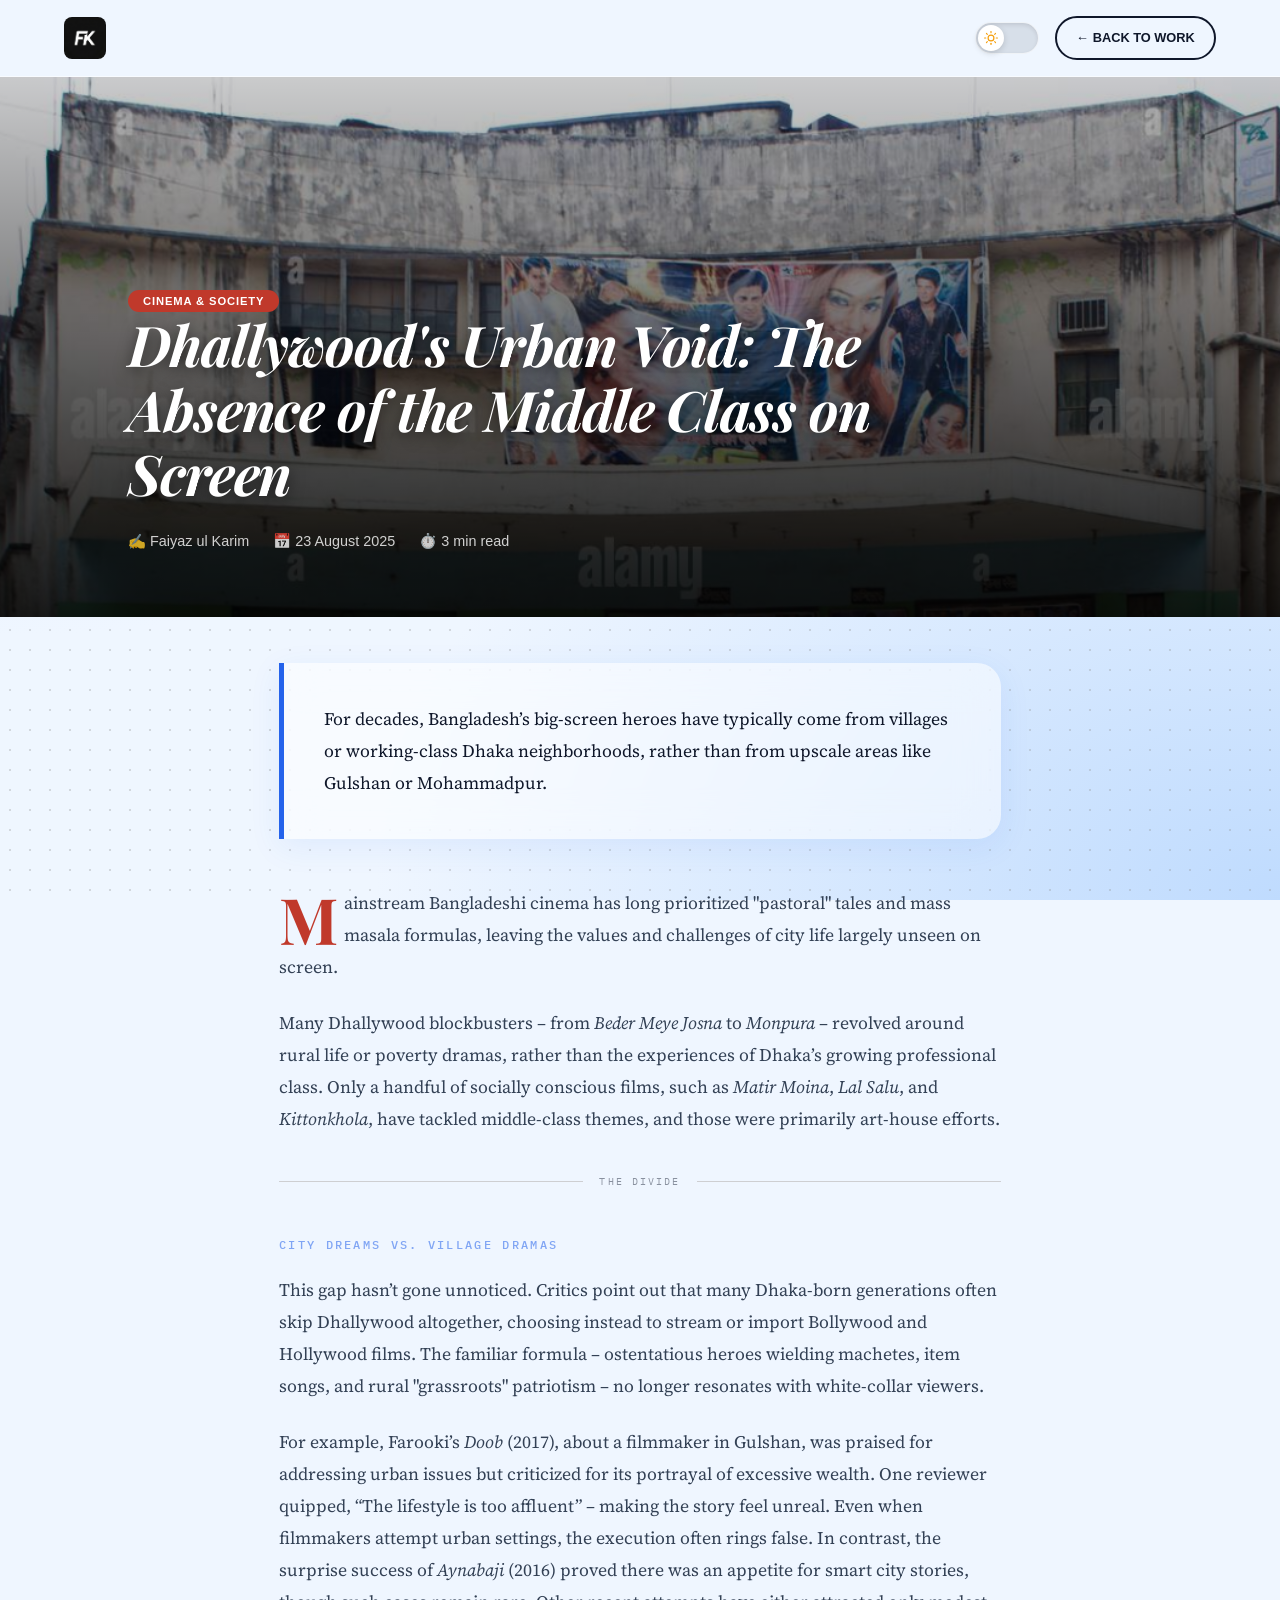
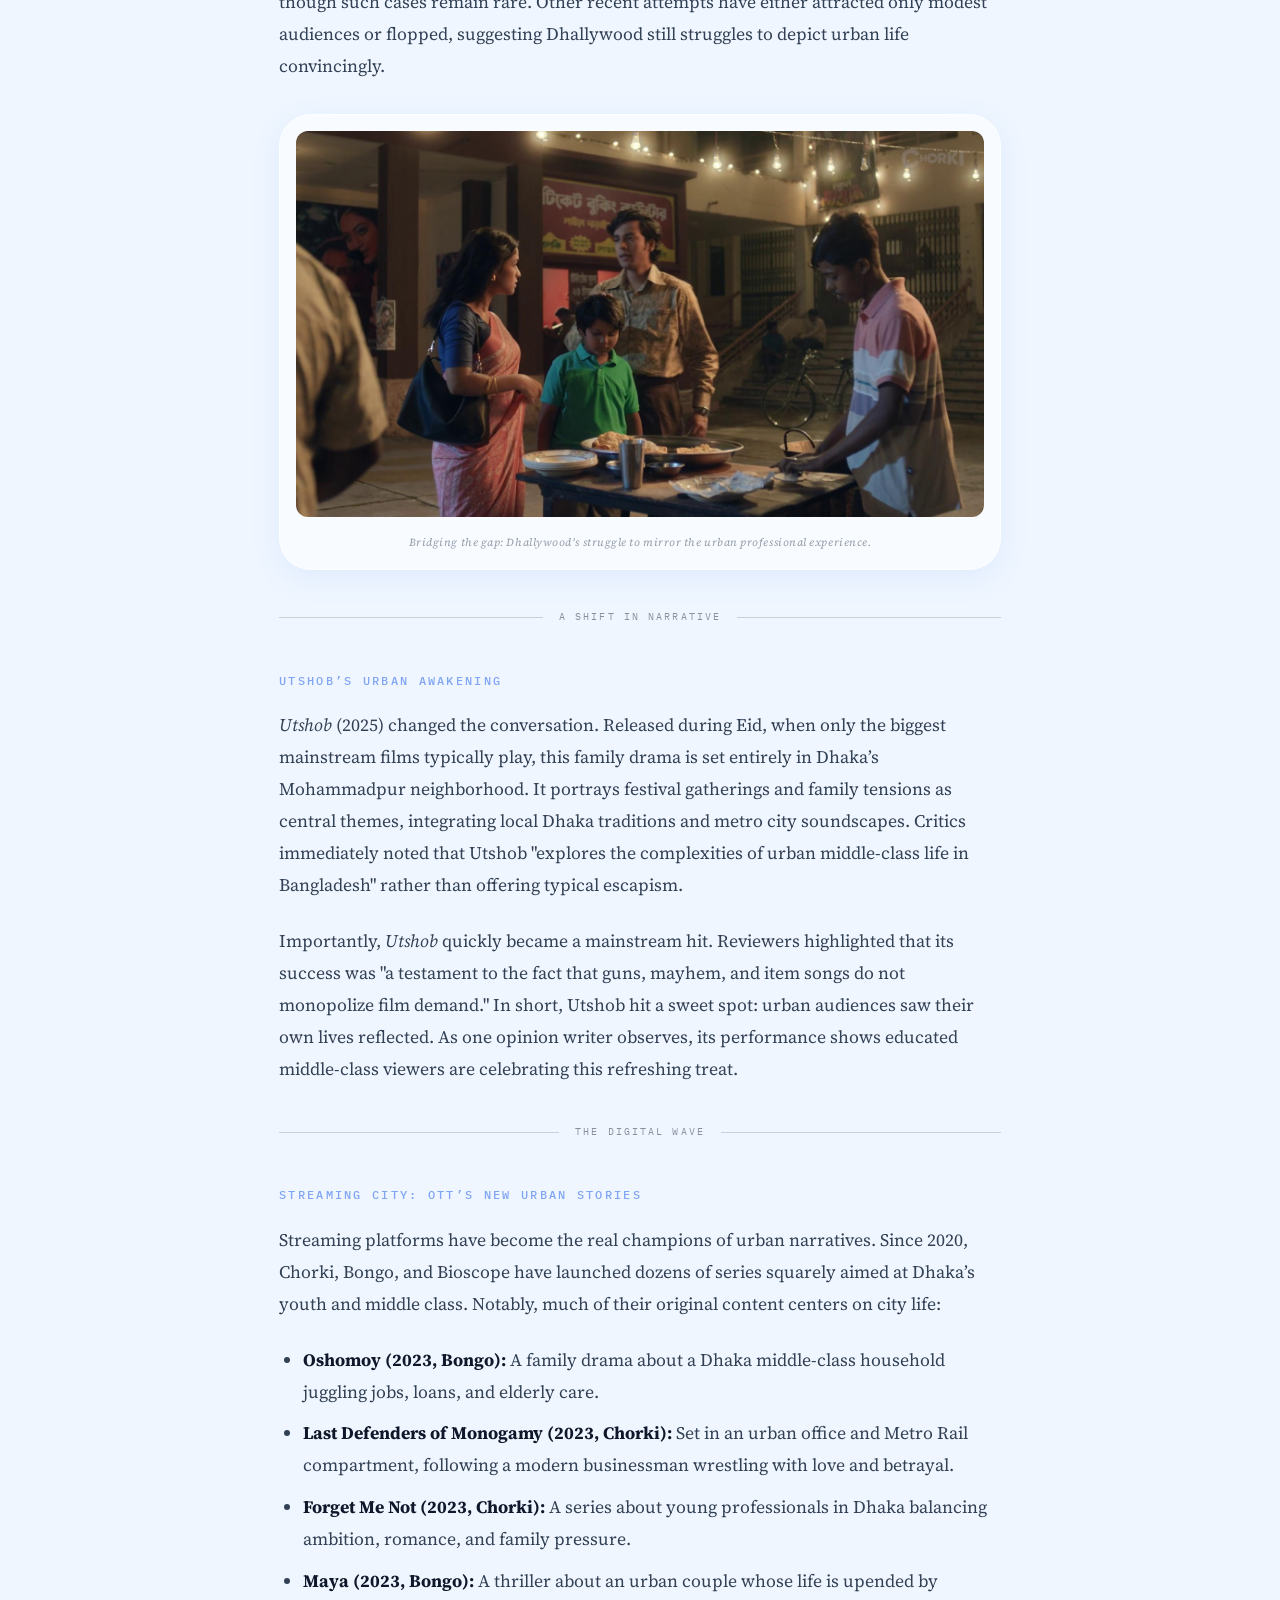
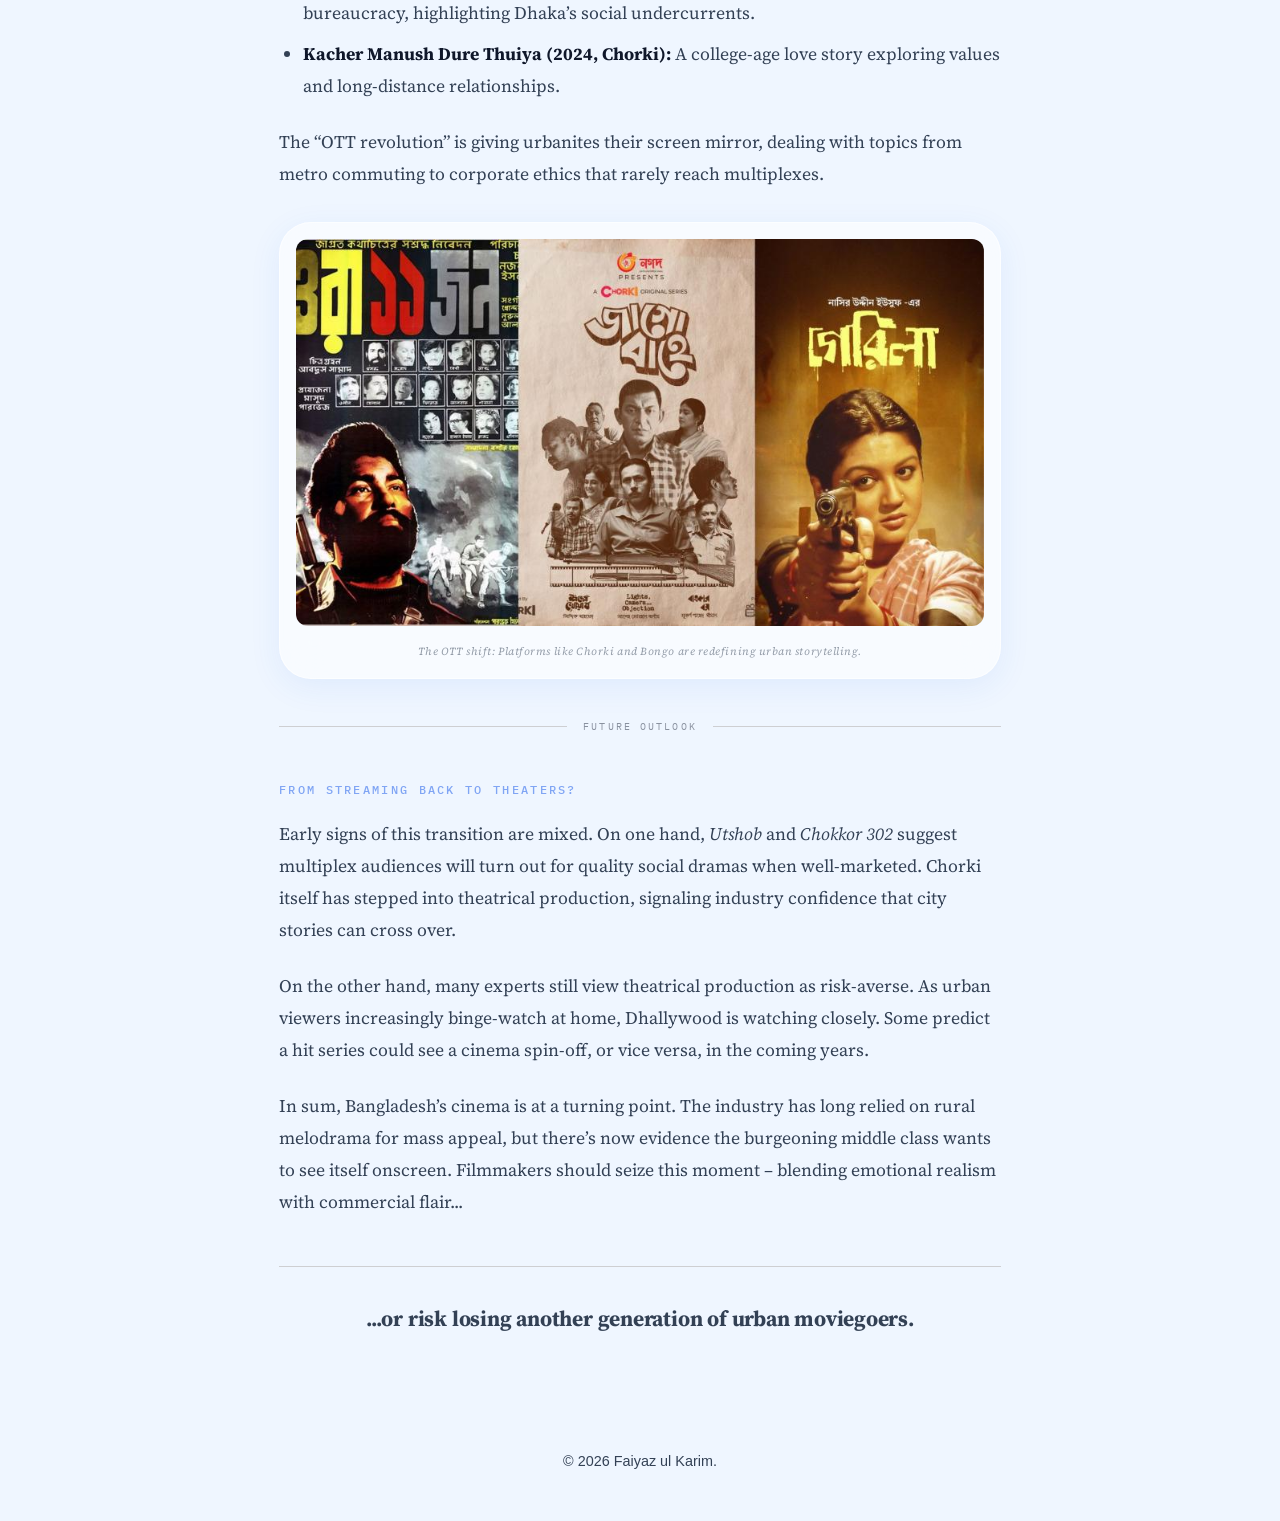
==== commit 834f01c9: "Update dhallywood-void.html" ====
--- a/dhallywood-void.html
+++ b/dhallywood-void.html
@@ -128,7 +128,26 @@
             <a href="index.html"><img src="fk-logo.jpg" alt="FK Logo" style="width: 42px; border-radius: 8px;"></a>
         </div>
         <div style="display: flex; gap: 1rem; align-items: center;">
-            <button id="theme-toggle" class="theme-toggle"></button>
+            <button id="theme-toggle" class="theme-toggle" aria-label="Toggle Theme">
+    <div class="toggle-track">
+        <div class="toggle-thumb">
+            <svg class="sun-icon" xmlns="http://www.w3.org/2000/svg" viewBox="0 0 24 24" fill="none" stroke="currentColor" stroke-width="2" stroke-linecap="round" stroke-linejoin="round">
+                <circle cx="12" cy="12" r="5"></circle>
+                <line x1="12" y1="1" x2="12" y2="3"></line>
+                <line x1="12" y1="21" x2="12" y2="23"></line>
+                <line x1="4.22" y1="4.22" x2="5.64" y2="5.64"></line>
+                <line x1="18.36" y1="18.36" x2="19.78" y2="19.78"></line>
+                <line x1="1" y1="12" x2="3" y2="12"></line>
+                <line x1="21" y1="12" x2="23" y2="12"></line>
+                <line x1="4.22" y1="19.78" x2="5.64" y2="18.36"></line>
+                <line x1="18.36" y1="5.64" x2="19.78" y2="4.22"></line>
+            </svg>
+            <svg class="moon-icon" xmlns="http://www.w3.org/2000/svg" viewBox="0 0 24 24" fill="none" stroke="currentColor" stroke-width="2" stroke-linecap="round" stroke-linejoin="round">
+                <path d="M21 12.79A9 9 0 1 1 11.21 3 7 7 0 0 0 21 12.79z"></path>
+            </svg>
+        </div>
+    </div>
+</button>
             <a href="work.html" class="btn outline" style="padding: 0.6rem 1.2rem; font-size: 0.8rem;">← BACK TO WORK</a>
         </div>
     </nav>
